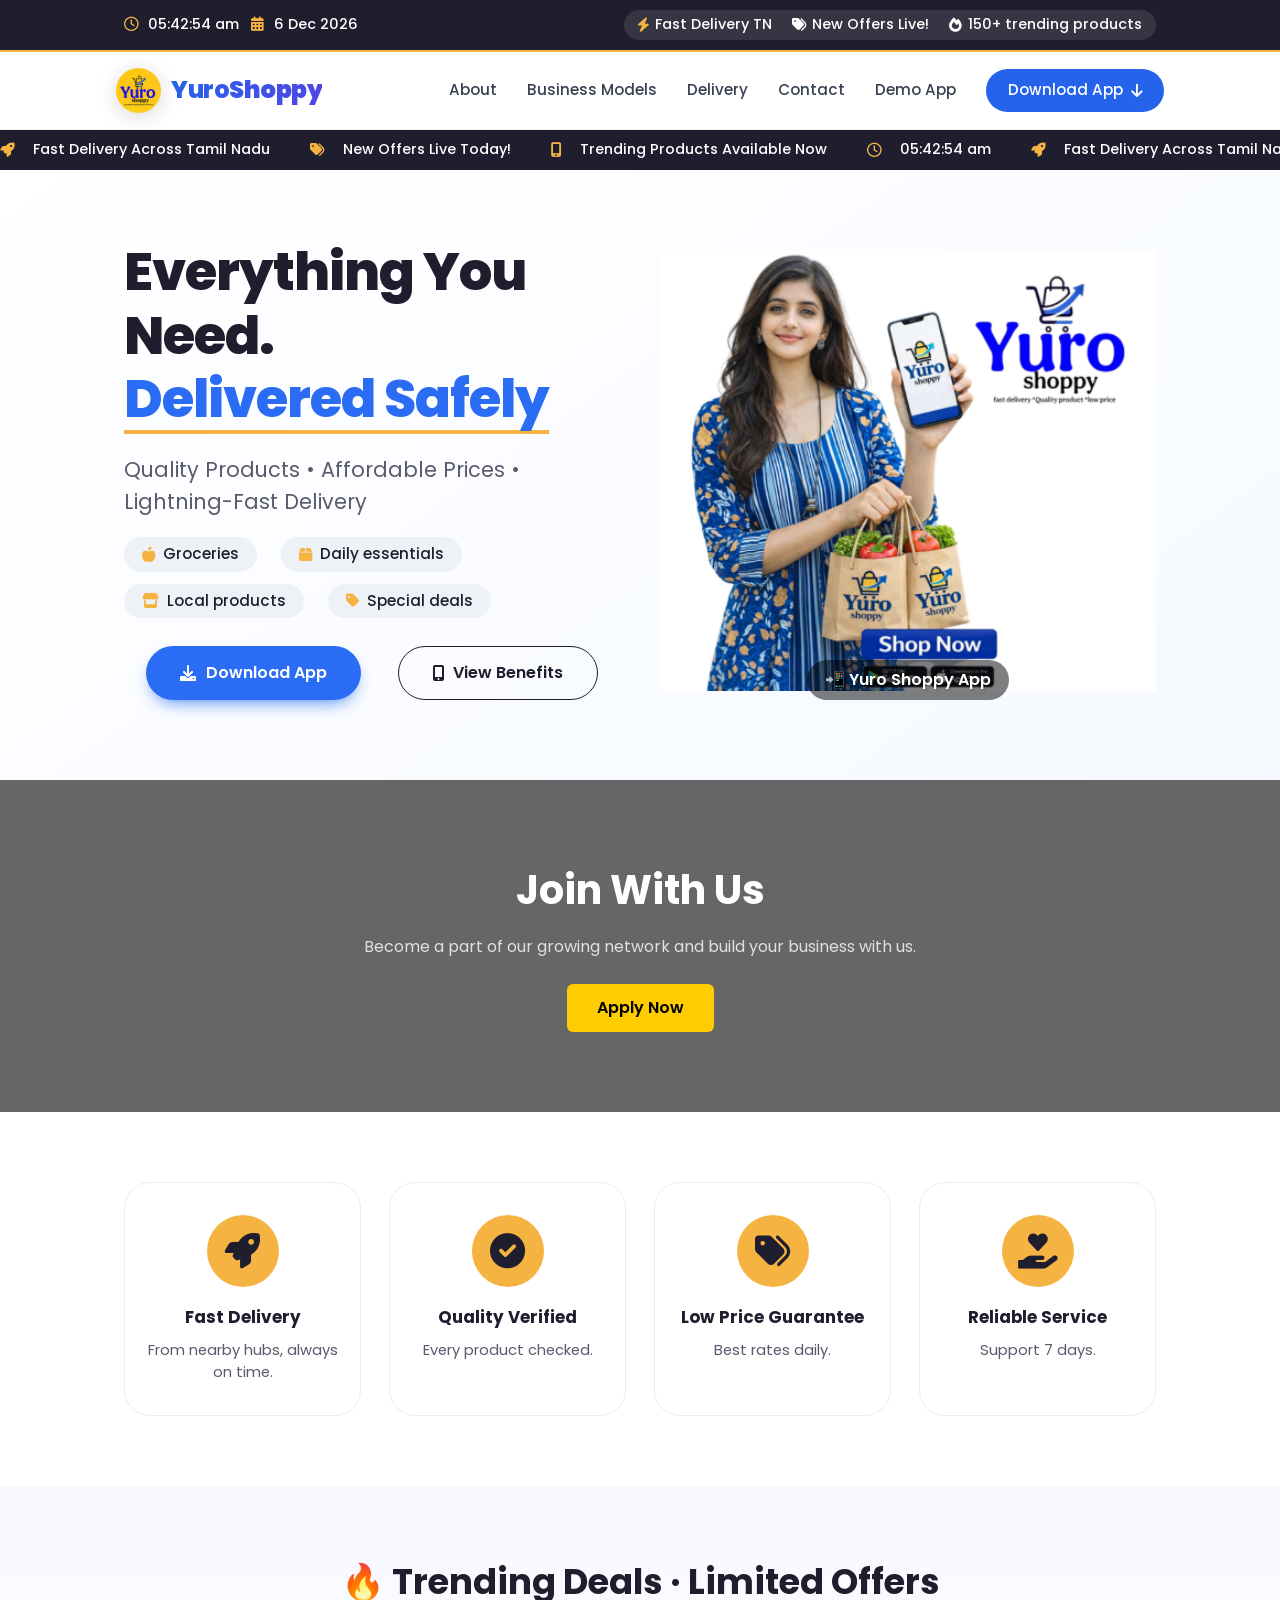
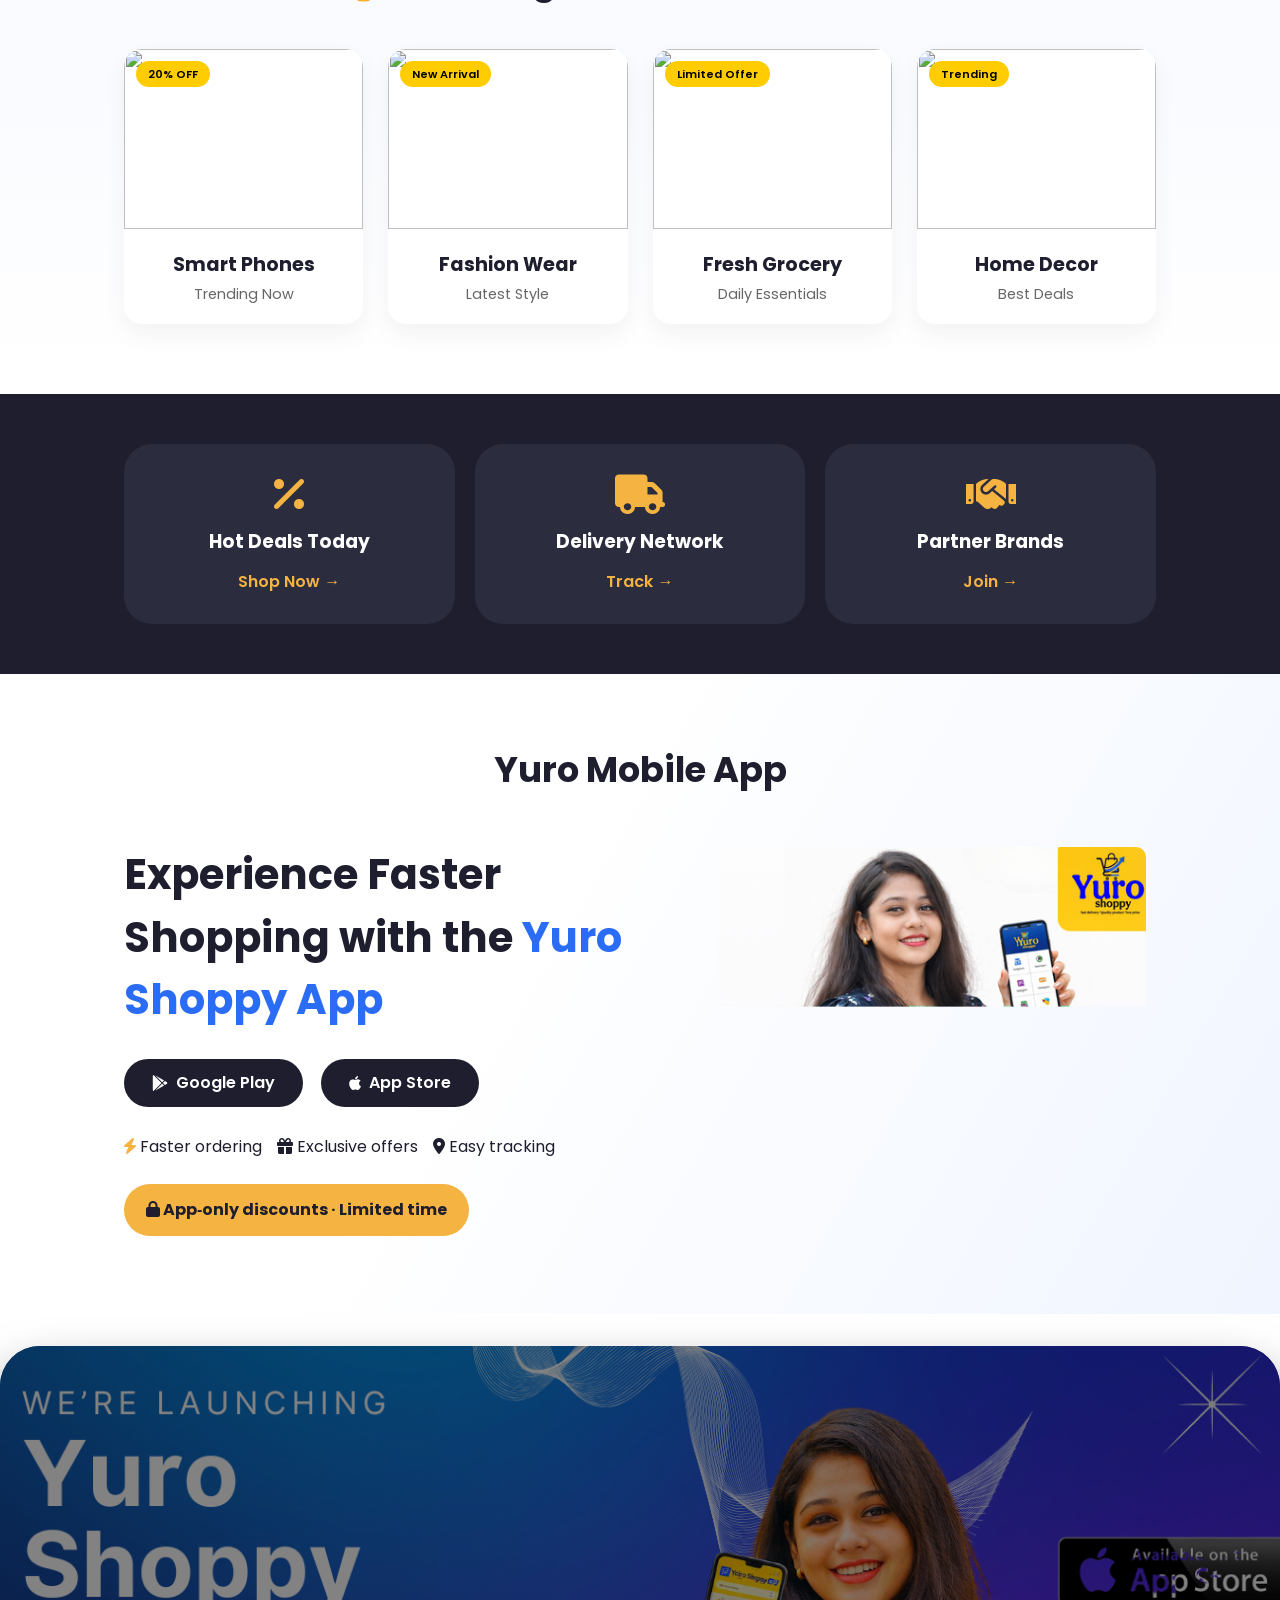
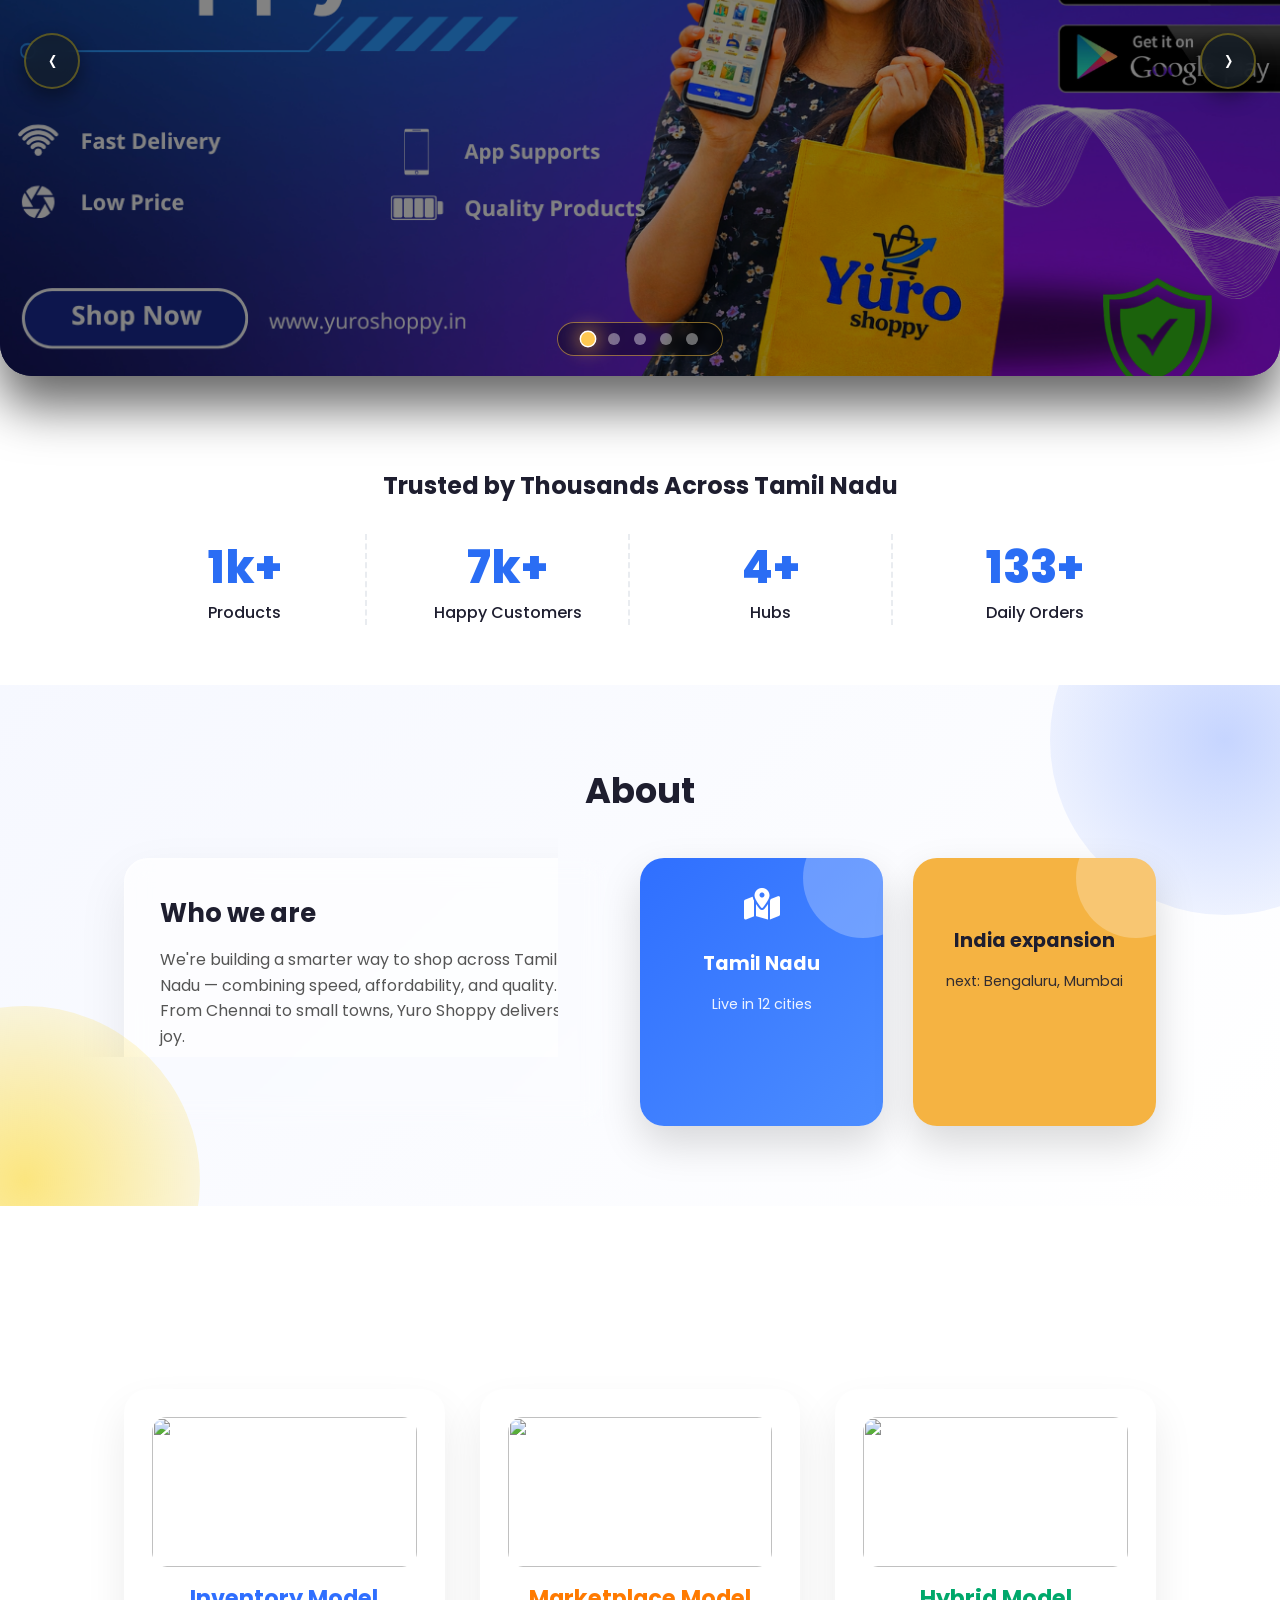
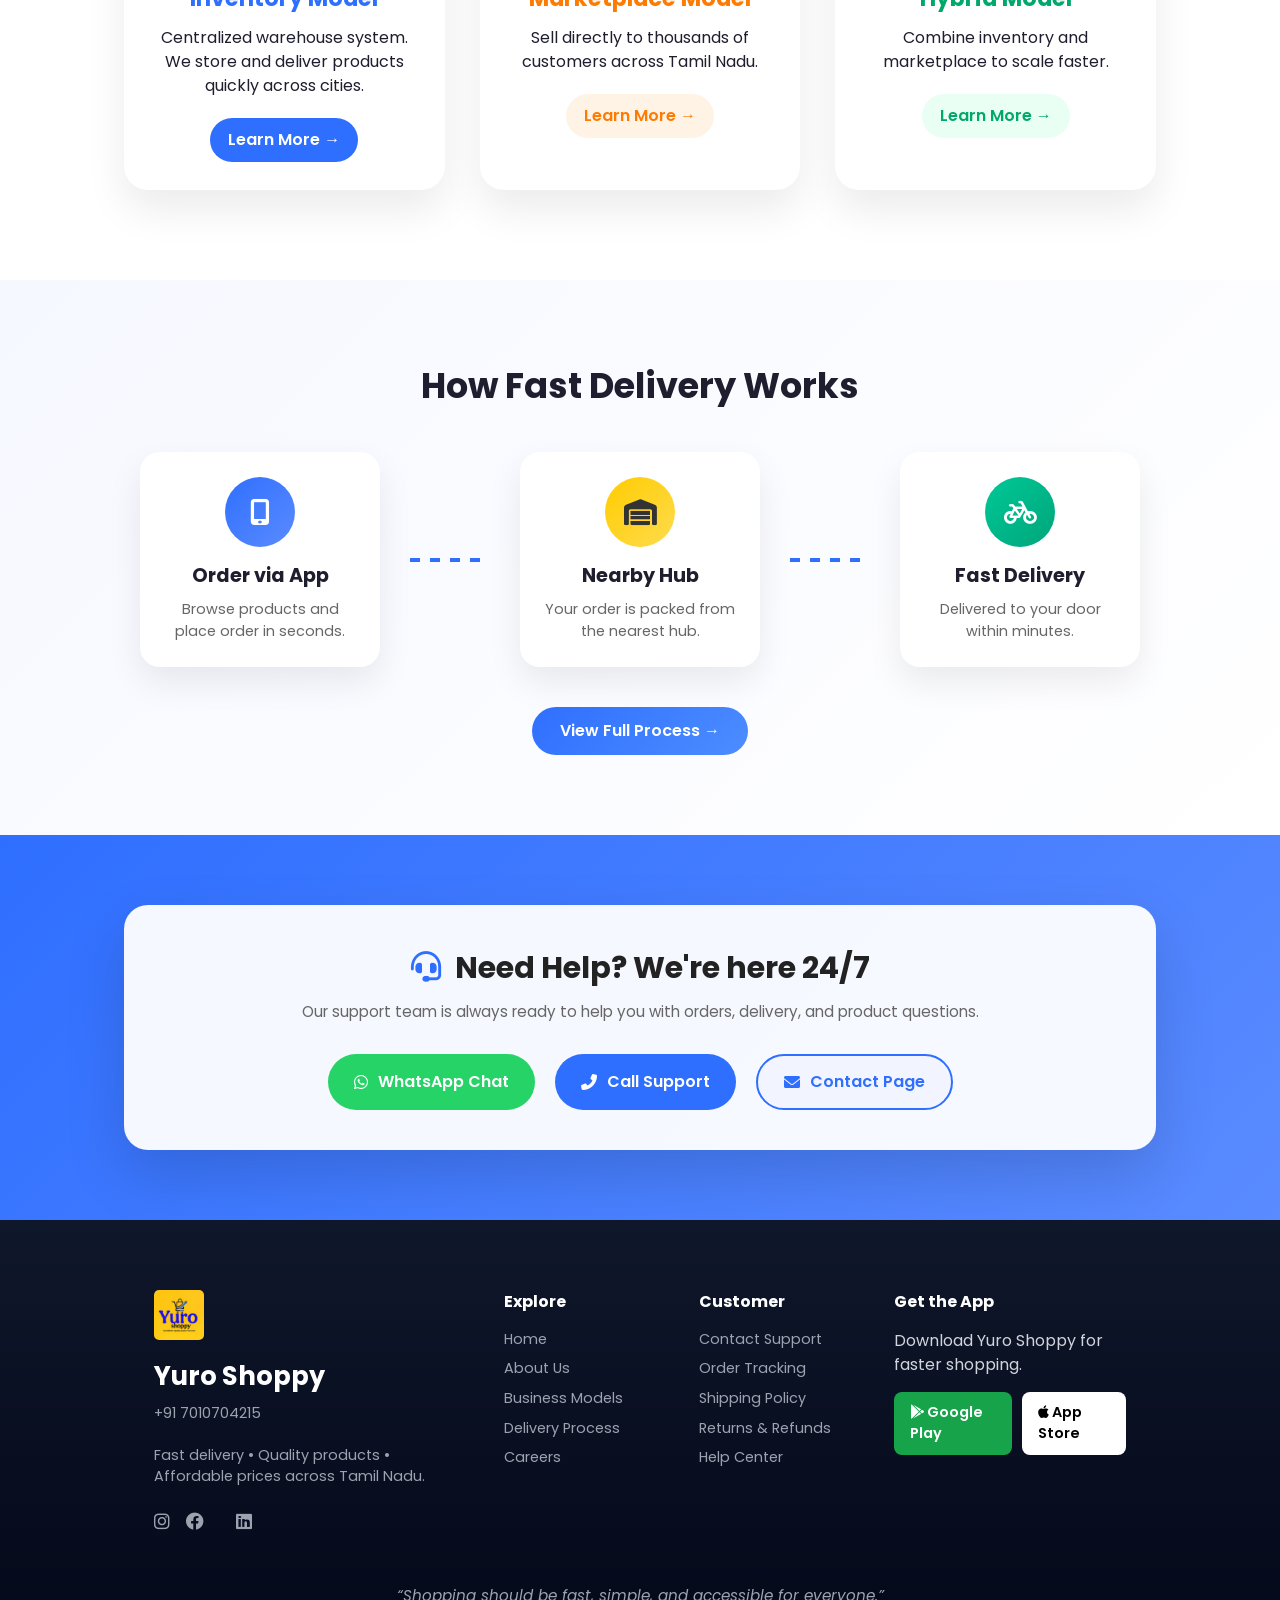
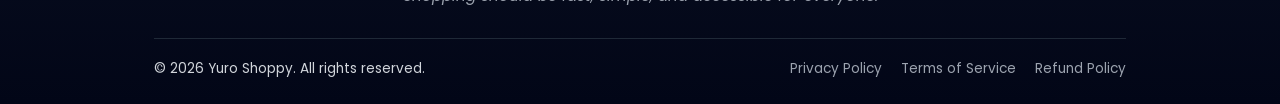
==== index.html @ e10e6f61 "final demo yuro" ====
<!DOCTYPE html>
<html lang="en">

<head>
    <meta charset="UTF-8">
    <meta name="viewport" content="width=device-width, initial-scale=1.0, maximum-scale=5.0, user-scalable=yes">
    <title>Yuro Shoppy | Fast delivery Tamil Nadu</title>
    <link rel="shortcut icon" href="gallery/ys_color_fav.png" type="image/x-icon">
    <!-- Font Awesome 6 (free) for icons & professional look -->
    <link rel="stylesheet" href="https://cdnjs.cloudflare.com/ajax/libs/font-awesome/6.0.0-beta3/css/all.min.css">
    <link rel="stylesheet" href="style.css">
    <link rel="preconnect" href="https://fonts.googleapis.com">
<link rel="preconnect" href="https://fonts.gstatic.com" crossorigin>
<link href="https://fonts.googleapis.com/css2?family=Poppins:ital,wght@0,100;0,200;0,300;0,400;0,500;0,600;0,700;0,800;0,900;1,100;1,200;1,300;1,400;1,500;1,600;1,700;1,800;1,900&display=swap" rel="stylesheet">

</head>

<body>
    <!-- TOP ANNOUNCEMENT (fixed-time + moving offers) -->
    <div class="ys-top-announce">
        <div class="ys-container ys-announce-flex">
            <div class="ys-live-time">
                <span><i class="far fa-clock"></i> <span id="ysLiveTime"></span></span>
                <span><i class="fas fa-calendar-alt"></i> <span id="ysLiveDate"></span></span>
            </div>
            <div class="ys-offer-marquee">
                <span><i class="fas fa-bolt" style="color: var(--ys-yellow);"></i> Fast Delivery TN</span>
                <span><i class="fas fa-tags"></i> New Offers Live!</span>
                <span><i class="fas fa-fire"></i> 150+ trending products</span>
            </div>
        </div>
    </div>

    <!-- STICKY HEADER -->
    <!-- <div class="ys-header-sticky">
        <div class="ys-container ys-header-wrapper">

            <div class="ys-logo-area">
                <span class="ys-logo ys-logo-yellow">Yuro</span>
                <span class="ys-logo ys-logo-blue">Shoppy</span>
            </div>

            <nav class="ys-nav-links">
                <a href="#">About</a>
                <a href="#">Business Models</a>
                <a href="#">Delivery</a>
                <a href="#">Contact</a>
                <a href="#">Demo App</a>
                <a href="#" class="ys-cta-btn">
                    <i class="fas fa-download"></i> Download App
                </a>
            </nav>

            <div class="ys-mobile-menu-icon">
                <i class="fas fa-bars"></i>
            </div>

        </div>

        ✅ Mobile Menu
        <div class="ys-mobile-menu">
            <a href="#">About</a>
            <a href="#">Business Models</a>
            <a href="#">Delivery</a>
            <a href="#">Contact</a>
            <a href="#">Demo App</a>
            <a href="#" class="ys-mobile-cta">
                <i class="fas fa-download"></i> Download App
            </a>
        </div>
    </div>   -->

    <header class="ys-header">

        <div class="ys-container ys-header-inner">

            <!-- Logo -->
            <div class="ys-brand">
                <img src="gallery/ys_color_fav.png" alt="YuroShoppy Logo">

                <h1 class="ys-brand-text">
                    Yuro<span>Shoppy</span>
                </h1>
            </div>

            <!-- Desktop Menu -->
            <nav class="ys-nav">
                <a href="about.html">About</a>
                <a href="partnership.html">Business Models</a>
                <a href="deliveryprocess.html">Delivery</a>
                <a href="#yscontact">Contact</a>
                <a href="#">Demo App</a>

                <a href="#" class="ys-btn-download">
                    Download App
                    <i class="fas fa-arrow-down"></i>
                </a>
            </nav>

            <!-- Mobile Menu Button -->
            <div class="ys-menu-toggle">
                <i class="fas fa-bars"></i>
            </div>

        </div>

        <!-- Mobile Menu -->
        <div class="ys-mobile-nav">
            <a href="about.html">About</a>
            <a href="partnership.html">Business Models</a>
            <a href="deliveryprocess.html">Delivery</a>
            <a href="index.html#yscontact">Contact</a>
            <a href="#">Demo App</a>

            <a href="#" class="ys-btn-mobile">
                Download App
                <i class="fas fa-arrow-down"></i>
            </a>
        </div>

    </header>

    <!-- ANNOUNCEMENT BAR (moving / dynamic) -->
    <div class="ys-announcement">
        <div class="ys-announcement-content">
            <!-- duplicated for seamless loop -->
            <span class="ys-announcement-item"><i class="fas fa-rocket"></i> Fast Delivery Across Tamil Nadu</span>
            <span class="ys-announcement-item"><i class="fas fa-tags"></i> New Offers Live Today!</span>
            <span class="ys-announcement-item"><i class="fas fa-mobile-alt"></i> Trending Products Available Now</span>
            <span class="ys-announcement-item ys-live-time"><i class="far fa-clock"></i> <span
                    id="ys-live-time"></span></span>
            <!-- duplicate for seamless loop -->
            <span class="ys-announcement-item"><i class="fas fa-rocket"></i> Fast Delivery Across Tamil Nadu</span>
            <span class="ys-announcement-item"><i class="fas fa-tags"></i> New Offers Live Today!</span>
            <span class="ys-announcement-item"><i class="fas fa-mobile-alt"></i> Trending Products Available Now</span>
            <span class="ys-announcement-item ys-live-time"><i class="far fa-clock"></i> <span
                    id="ys-live-time2"></span></span>
        </div>
    </div>

    <!-- HERO (critical: app focus) -->
    <section class="ys-hero">
        <div class="ys-container ys-hero-grid">
            <div class="ys-hero-left">
                <h1>
                    Everything You Need.<br>
                    <span class="ys-highlight">
                        Delivered <span id="ys-rotating-text">Fast</span>
                    </span>
                </h1>
                <p class="ys-hero-sub">Quality Products • Affordable Prices • Lightning-Fast Delivery</p>
                <div class="ys-support-tags">
                    <span><i class="fas fa-apple-alt"></i> Groceries</span>
                    <span><i class="fas fa-box"></i> Daily essentials</span>
                    <span><i class="fas fa-store"></i> Local products</span>
                    <span><i class="fas fa-tag"></i> Special deals</span>
                </div>
                <div class="ys-btn-group">
                    <a href="#" class="ys-btn-primary"><i class="fas fa-download"></i> Download App</a>
                    <a href="investor.html" class="ys-btn-outline"><i class="fas fa-mobile-alt"></i> View Benefits </a>
                </div>
            </div>
            <div class="ys-hero-right">
                <!-- app mockup visual placeholder -->
                <span style="background:rgba(0,0,0,0.5); padding:8px 18px; border-radius:60px;">📲 Yuro Shoppy
                    App</span>
            </div>
        </div>
    </section>


        <!-- Join With Us Section -->
        <section class="join-section">
            <div class="join-content">
                <h2>Join With Us</h2>
                <p>Become a part of our growing network and build your business with us.</p>
                <a href="investor.html" class="join-btn">Apply Now</a>
            </div>
        </section>

    <!-- BRAND VALUES -->
    <section class="ys-values">
        <div class="ys-container">
            <div class="ys-values-grid">
                <div class="ys-value-card"><i class="fas fa-rocket"></i>
                    <h3>Fast Delivery</h3>
                    <p>From nearby hubs, always on time.</p>
                </div>
                <div class="ys-value-card"><i class="fas fa-check-circle"></i>
                    <h3>Quality Verified</h3>
                    <p>Every product checked.</p>
                </div>
                <div class="ys-value-card"><i class="fas fa-tags"></i>
                    <h3>Low Price Guarantee</h3>
                    <p>Best rates daily.</p>
                </div>
                <div class="ys-value-card"><i class="fas fa-hand-holding-heart"></i>
                    <h3>Reliable Service</h3>
                    <p>Support 7 days.</p>
                </div>
            </div>
        </div>
    </section>

    <!-- TRENDING PRODUCTS PREVIEW -->
    <!-- <section class="ys-trending">
        <div class="ys-container">
            <h2 class="ys-section-title"><i class="fas fa-fire" style="color:var(--ys-yellow)"></i> Trending Now · Best
                Deals</h2>
            <div class="ys-trending-grid">
                <div class="ys-trend-item"><i class="fas fa-mobile-alt"></i>
                    <h4>Electronics</h4><span class="ys-badge">-20%</span>
                </div>
                <div class="ys-trend-item"><i class="fas fa-tshirt"></i>
                    <h4>Fashion</h4><span class="ys-badge">New</span>
                </div>
                <div class="ys-trend-item"><i class="fas fa-apple-alt"></i>
                    <h4>Fresh Grocery</h4><span class="ys-badge">Offer</span>
                </div>
                <div class="ys-trend-item"><i class="fas fa-couch"></i>
                    <h4>Home</h4><span class="ys-badge">Trending</span>
                </div>
            </div>
        </div>
    </section> -->

    <section class="ys-trending">
        <div class="ys-container">

            <h2 class="ys-section-title">
                🔥 Trending Deals · Limited Offers
            </h2>

            <div class="ys-trending-grid">

                <div class="ys-trend-card">
                    <span class="ys-badge">20% OFF</span>
                    <img src="https://images.unsplash.com/photo-1511707171634-5f897ff02aa9" alt="">
                    <h4>Smart Phones</h4>
                    <p>Trending Now</p>
                </div>

                <div class="ys-trend-card">
                    <span class="ys-badge">New Arrival</span>
                    <img src="https://images.unsplash.com/photo-1523381294911-8d3cead13475" alt="">
                    <h4>Fashion Wear</h4>
                    <p>Latest Style</p>
                </div>

                <div class="ys-trend-card">
                    <span class="ys-badge">Limited Offer</span>
                    <img src="https://images.unsplash.com/photo-1542838132-92c53300491e" alt="">
                    <h4>Fresh Grocery</h4>
                    <p>Daily Essentials</p>
                </div>

                <div class="ys-trend-card">
                    <span class="ys-badge">Trending</span>
                    <img src="https://images.unsplash.com/photo-1586023492125-27b2c045efd7" alt="">
                    <h4>Home Decor</h4>
                    <p>Best Deals</p>
                </div>

            </div>
        </div>
    </section>

    

    <!-- CAROUSEL HIGHLIGHT (themed) -->
    <section class="ys-carousel-highlight">
        <div class="ys-container">
            <div class="ys-carousel-grid">
                <div class="ys-slide-card"><i class="fas fa-percent"></i>
                    <h3>Hot Deals Today</h3><a href="#" class="ys-slide-cta">Shop Now →</a>
                </div>
                <div class="ys-slide-card"><i class="fas fa-truck"></i>
                    <h3>Delivery Network</h3><a href="deliveryprocess.html" class="ys-slide-cta">Track →</a>
                </div>
                <!-- <div class="ys-slide-card"><i class="fas fa-star"></i>
                    <h3>App Features</h3><a href="#" class="ys-slide-cta">Explore →</a>
                </div> -->
                <div class="ys-slide-card"><i class="fas fa-handshake"></i>
                    <h3>Partner Brands</h3><a href="investor.html" class="ys-slide-cta">Join →</a>
                </div>
            </div>
        </div>
    </section>

    <!-- APP PROMOTION (conversion) -->
    <section class="ys-app-promo">
        <h2 class="ys-section-title">Yuro Mobile App</h2>
        <div class="ys-container ys-app-flex">

            <div class="ys-app-left">
                <h2>Experience Faster Shopping with the <span style="color:var(--ys-blue)">Yuro Shoppy App</span></h2>
                <div class="ys-app-badges">
                    <a href="#" class="ys-store-btn"><i class="fab fa-google-play"></i> Google Play</a>
                    <a href="#" class="ys-store-btn"><i class="fab fa-apple"></i> App Store</a>
                </div>
                <div style="margin: 25px 0; display: flex; gap: 15px; flex-wrap: wrap;">
                    <span><i class="fas fa-bolt" style="color:var(--ys-yellow)"></i> Faster ordering</span>
                    <span><i class="fas fa-gift"></i> Exclusive offers</span>
                    <span><i class="fas fa-map-marker-alt"></i> Easy tracking</span>
                </div>
                <span class="ys-app-psycho"><i class="fas fa-lock"></i> App‑only discounts · Limited time</span>
            </div>
            <div style="text-align:center;" class="ys-app-right">
                <!-- 📱 app
                mockup -->
                <img src="gallery/home=img-1.png" alt="img1" class="app_promo_img">
            </div>
        </div>
    </section>

    <section class="ys-carousel-section" id="ysShoppyCarousel">
        <!-- main carousel block -->
        <div class="ys-carousel-container">
            <!-- slides wrapper (flex) -->
            <div class="ys-slides-wrapper" id="ysSlidesWrapper">
                <!-- slide 1 (unique data attribute) -->
                <div class="ys-slide-item" data-ys-index="0" id="ysSlide1">
                    <img src="gallery/ys_carousal_1.png" alt="yuro fashion 1" class="ys-slide-img" loading="lazy">
                    <div class="ys-text-overlay">
                        <h2 class="ys-animated-title">SUMMER VIBE</h2>
                        <p class="ys-animated-sub">Edition #1 · limitless comfort</p>
                    </div>
                </div>
                <!-- slide 2 -->
                <div class="ys-slide-item" data-ys-index="1" id="ysSlide2">
                    <img src="gallery/ys_carousal_1.png" alt="yuro streetwear" class="ys-slide-img" loading="lazy">
                    <div class="ys-text-overlay">
                        <h2 class="ys-animated-title">URBAN NOMAD</h2>
                        <p class="ys-animated-sub">minimal · raw · authentic</p>
                    </div>
                </div>
                <!-- slide 3 -->
                <div class="ys-slide-item" data-ys-index="2" id="ysSlide3">
                    <img src="gallery/ys_carousal_1.png" alt="yuro classic" class="ys-slide-img" loading="lazy">
                    <div class="ys-text-overlay">
                        <h2 class="ys-animated-title">TIMBER & TONES</h2>
                        <p class="ys-animated-sub">earthy palette for modern souls</p>
                    </div>
                </div>
                <!-- slide 4 -->
                <div class="ys-slide-item" data-ys-index="3" id="ysSlide4">
                    <img src="gallery/ys_carousal_1.png" alt="yuro travel" class="ys-slide-img" loading="lazy">
                    <div class="ys-text-overlay">
                        <h2 class="ys-animated-title">WANDERLUST</h2>
                        <p class="ys-animated-sub">carry stories, not luggage</p>
                    </div>
                </div>
                <!-- slide 5 -->
                <div class="ys-slide-item" data-ys-index="4" id="ysSlide5">
                    <img src="gallery/ys_carousal_1.png" alt="yuro tech" class="ys-slide-img" loading="lazy">
                    <div class="ys-text-overlay">
                        <h2 class="ys-animated-title">MONOCHROME FUTURE</h2>
                        <p class="ys-animated-sub">essentials redefined</p>
                    </div>
                </div>
            </div>

            <!-- left and right navigators (unique ids) -->
            <div class="ys-nav-btn ys-nav-left" id="ysNavLeft" aria-label="previous slide">‹</div>
            <div class="ys-nav-btn ys-nav-right" id="ysNavRight" aria-label="next slide">›</div>

            <!-- bottom dots + autoplay indicator (clickable dots) -->
            <div class="ys-autoplay-indicator" id="ysDotsContainer">
                <span class="ys-dot" data-ys-dot="0"></span>
                <span class="ys-dot" data-ys-dot="1"></span>
                <span class="ys-dot" data-ys-dot="2"></span>
                <span class="ys-dot" data-ys-dot="3"></span>
                <span class="ys-dot" data-ys-dot="4"></span>
            </div>
        </div>
    </section>

    <!-- STATS trust builder -->
    <section class="ys-stats">
        <div class="ys-container">
            <h2 style="text-align:center; margin-bottom:30px;">Trusted by Thousands Across Tamil Nadu</h2>
            <div class="ys-stats-grid">
                <div class="ys-stat-item">
                    <div class="ys-stat-num">10k+</div>
                    <div class="ys-stat-label">Products</div>
                </div>
                <div class="ys-stat-item">
                    <div class="ys-stat-num">50k+</div>
                    <div class="ys-stat-label">Happy Customers</div>
                </div>
                <div class="ys-stat-item">
                    <div class="ys-stat-num">30+</div>
                    <div class="ys-stat-label">Hubs</div>
                </div>
                <div class="ys-stat-item">
                    <div class="ys-stat-num">1000+</div>
                    <div class="ys-stat-label">Daily Orders</div>
                </div>
            </div>
        </div>
    </section>

    <!-- ABOUT section (simple, human, vision) -->
    <section class="ys-about">
        <h2 class="ys-section-title">About</h2>
        <div class="ys-container ys-about-grid">

            <div class="ys-mission">
                <!-- <i class="fas fa-rocket" style="color:var(--ys-blue);font-size:30px;"></i> -->
                <h3>Who we are</h3>
                <p style="margin:15px 0">
                    We're building a smarter way to shop across Tamil Nadu — combining speed,
                    affordability, and quality. From Chennai to small towns, Yuro Shoppy delivers joy.
                </p>
                <p><strong>Mission:</strong> 10 min delivery, 0 compromise.</p>
            </div>
            <div class="ys-expand-card">
                <i class="fas fa-map-marked-alt fa-2x"></i>
                <h4 style="margin:15px 0">Tamil Nadu</h4>
                <p>Live in 12 cities</p>
            </div>
            <div class="ys-expand-card" style="background: var(--ys-yellow); color:var(--ys-dark);">
                <i class="fas fa-flag-india fa-2x"></i>
                <h4 style="margin:15px 0">India expansion</h4>
                <p>next: Bengaluru, Mumbai</p>
            </div>
        </div>
    </section>

    <!-- BUSINESS MODELS -->
    <section class="ys-business">

        <div class="ys-business-overlay "></div>

        <h2 class="ys-section-title business-title">Work With Us</h2>

        <div class="ys-container">

            <div class="ys-business-cards">

                <!-- Inventory Model -->
                <div class="ys-biz-card ys-biz-inventory">

                    <img src="https://images.unsplash.com/photo-1586528116311-ad8dd3c8310d" class="ys-biz-img">

                    <h3 class="ys-biz-title inv-title">Inventory Model</h3>

                    <p>Centralized warehouse system. We store and deliver products quickly across cities.</p>

                    <a href="partnership.html#elig-inventory" class="ys-biz-btn inv-btn">Learn More →</a>

                </div>


                <!-- Marketplace Model -->
                <div class="ys-biz-card ys-biz-market">

                    <img src="https://images.unsplash.com/photo-1556745757-8d76bdb6984b" class="ys-biz-img">

                    <h3 class="ys-biz-title market-title">Marketplace Model</h3>

                    <p>Sell directly to thousands of customers across Tamil Nadu.</p>

                    <a href="partnership.html#elig-marketplace" class="ys-biz-btn market-btn">Learn More →</a>

                </div>


                <!-- Hybrid Model -->
                <div class="ys-biz-card ys-biz-hybrid">

                    <img src="https://images.unsplash.com/photo-1556742031-c6961e8560b0" class="ys-biz-img">

                    <h3 class="ys-biz-title hybrid-title">Hybrid Model</h3>

                    <p>Combine inventory and marketplace to scale faster.</p>

                    <a href="partnership.html#elig-hybrid" class="ys-biz-btn hybrid-btn">Learn More →</a>

                </div>

            </div>
        </div>
    </section>

    <!-- DELIVERY TEASER -->
    <!-- <section class="ys-delivery-teaser">
        <h2 class="ys-section-title">Delivery Tester</h2>
        <div class="ys-container">

            <div class="ys-steps">
                <div class="ys-step"><i class="fas fa-mobile-alt fa-2x" style="color:var(--ys-blue)"></i>
                    <span><strong>Order via App</strong></span>
                </div>
                <div class="ys-step"><i class="fas fa-map-pin fa-2x" style="color:var(--ys-yellow)"></i>
                    <span><strong>Nearby Hub</strong></span>
                </div>
                <div class="ys-step"><i class="fas fa-bicycle fa-2x" style="color:var(--ys-blue)"></i>
                    <span><strong>Fast Delivery</strong></span>
                </div>
                <a href="#" class="ys-btn-outline" style="padding:10px 24px;">View Process »</a>
            </div>
        </div>
    </section> -->


    <section class="ys-delivery">

        <h2 class="ys-section-title">How Fast Delivery Works</h2>

        <div class="ys-container">

            <div class="ys-delivery-flow">

                <div class="ys-step-card">
                    <div class="ys-step-icon order">
                        <i class="fas fa-mobile-alt"></i>
                    </div>
                    <h3>Order via App</h3>
                    <p>Browse products and place order in seconds.</p>
                </div>

                <div class="ys-flow-line"></div>

                <div class="ys-step-card">
                    <div class="ys-step-icon hub">
                        <i class="fas fa-warehouse"></i>
                    </div>
                    <h3>Nearby Hub</h3>
                    <p>Your order is packed from the nearest hub.</p>
                </div>

                <div class="ys-flow-line"></div>

                <div class="ys-step-card">
                    <div class="ys-step-icon delivery">
                        <i class="fas fa-bicycle"></i>
                    </div>
                    <h3>Fast Delivery</h3>
                    <p>Delivered to your door within minutes.</p>
                </div>

            </div>

            <div class="ys-delivery-btn-wrap">
                <a href="#" class="ys-delivery-btn">View Full Process →</a>
            </div>

        </div>
    </section>

    <!-- SUPPORT / CONTACT -->
    <section class="ys-support" id="yscontact">
        <div class="ys-container">
            <div class="ys-support-box">
                <h2 class="ys-support-title">
                    <i class="fas fa-headset"></i> Need Help? We're here 24/7
                </h2>
                <p class="ys-support-sub">
                    Our support team is always ready to help you with orders, delivery, and product questions.
                </p>
                <div class="ys-support-actions">
                    <a href="#" class="ys-support-btn wa">
                        <i class="fab fa-whatsapp"></i>
                        <span>WhatsApp Chat</span>
                    </a>

                    <a href="#" class="ys-support-btn call">
                        <i class="fas fa-phone-alt"></i>
                        <span>Call Support</span>
                    </a>

                    <a href="#" class="ys-support-btn contact">
                        <i class="fas fa-envelope"></i>
                        <span>Contact Page</span>
                    </a>

                </div>

            </div>

        </div>
    </section>

    <!-- FOOTER (professional) -->
    <footer class="ys-footer">

        <div class="ys-container">

            <div class="ys-footer-grid">

                <!-- BRAND -->
                <div class="ys-footer-brand">

                    <img src="gallery/ys_color_fav.png" alt="Yuro Shoppy" class="ys-footer-logo">

                    <h3 class="ys-brand-name">Yuro Shoppy</h3>
                    <p class="ys-footer-desc">
                        +91 7010704215
                    </p>
                    <p class="ys-footer-desc">
                        Fast delivery • Quality products • Affordable prices across Tamil Nadu.
                    </p>

                    <div class="ys-footer-social">
                        <a href="#"><i class="fab fa-instagram"></i></a>
                        <a href="#"><i class="fab fa-facebook"></i></a>
                        <a href="#"><i class="fab fa-x-twitter"></i></a>
                        <a href="#"><i class="fab fa-linkedin"></i></a>
                    </div>

                </div>


                <!-- NAVIGATION -->
                <div class="ys-footer-col">
                    <h4>Explore</h4>
                    <a href="index.html">Home</a>
                    <a href="about.html">About Us</a>
                    <a href="partnership.html">Business Models</a>
                    <a href="deliveryprocess.html">Delivery Process</a>
                    <a href="index.html#yscontact">Careers</a>
                </div>


                <!-- CUSTOMER -->
                <div class="ys-footer-col">
                    <h4>Customer</h4>
                    <a href="#">Contact Support</a>
                    <a href="#">Order Tracking</a>
                    <a href="#">Shipping Policy</a>
                    <a href="#">Returns & Refunds</a>
                    <a href="#">Help Center</a>
                </div>


                <!-- APP DOWNLOAD -->
                <div class="ys-footer-col ys-app-section">

                    <h4>Get the App</h4>

                    <p>Download Yuro Shoppy for faster shopping.</p>

                    <div class="ys-app-buttons">

                        <a href="#" class="ys-playstore">
                            <i class="fab fa-google-play"></i>
                            <span>Google Play</span>
                        </a>

                        <a href="#" class="ys-appstore">
                            <i class="fab fa-apple"></i>
                            <span>App Store</span>
                        </a>

                    </div>

                </div>

            </div>


            <!-- QUOTE -->

            <div class="ys-footer-quote">
                “Shopping should be fast, simple, and accessible for everyone.”
            </div>


            <!-- BOTTOM -->

            <div class="ys-footer-bottom">

                <span>© 2026 Yuro Shoppy. All rights reserved.</span>

                <div class="ys-footer-links">
                    <a href="#">Privacy Policy</a>
                    <a href="#">Terms of Service</a>
                    <a href="#">Refund Policy</a>
                </div>

            </div>

        </div>

    </footer>

    <!-- tiny script for live time -->
    <script>
        function updateLiveTime() {
            const now = new Date();
            document.getElementById('ysLiveTime').innerText = now.toLocaleTimeString('en-IN', { hour: '2-digit', minute: '2-digit', second: '2-digit' });
            document.getElementById('ysLiveDate').innerText = now.toLocaleDateString('en-IN', { day: 'numeric', month: 'short', year: 'numeric' });
        }
        updateLiveTime();
        setInterval(updateLiveTime, 1000);
    </script>

    <script>
        function updateLiveTime_move() {
            const now = new Date();
            const timeStr = now.toLocaleTimeString('en-IN', { hour: '2-digit', minute: '2-digit', second: '2-digit', hour12: true });
            document.getElementById('ys-live-time') && (document.getElementById('ys-live-time').innerText = timeStr);
            document.getElementById('ys-live-time2') && (document.getElementById('ys-live-time2').innerText = timeStr);
        }
        updateLiveTime_move();
        setInterval(updateLiveTime_move, 1000);
    </script>
    <script>
        const ysWords = [
            "Fast",
            "Quickly",
            "On Time",
            "Securely",
            "Safely",
            "Instantly"
        ];

        const ysText = document.getElementById("ys-rotating-text");

        function rotateText() {
            ysText.classList.add("ys-text-hide");

            setTimeout(() => {
                const randomWord = ysWords[Math.floor(Math.random() * ysWords.length)];
                ysText.textContent = randomWord;

                ysText.classList.remove("ys-text-hide");
                ysText.classList.add("ys-text-show");

                setTimeout(() => {
                    ysText.classList.remove("ys-text-show");
                }, 400);

            }, 400);
        }

        setInterval(rotateText, 2000); // Change every 2.5 seconds
    </script>

    <script>
        function animateStats() {
            const stats = document.querySelectorAll(".ys-stat-num");

            stats.forEach(stat => {

                const text = stat.textContent.trim();

                // Extract number + suffix
                const number = parseFloat(text.replace(/[^\d.]/g, ""));
                const suffix = text.replace(/[\d.]/g, "");

                let current = 0;
                const duration = 6000; // animation time (ms)
                const steps = 60;
                const increment = number / steps;
                const stepTime = duration / steps;

                const counter = setInterval(() => {
                    current += increment;

                    if (current >= number) {
                        current = number;
                        clearInterval(counter);
                    }

                    stat.textContent = Math.floor(current) + suffix;

                }, stepTime);
            });
        }

        /* Trigger only when stats section is visible */
        const statsSection = document.querySelector(".ys-stats");

        const statsObserver = new IntersectionObserver((entries) => {
            entries.forEach(entry => {
                if (entry.isIntersecting) {
                    animateStats();
                    statsObserver.disconnect(); // run once only
                }
            });
        }, { threshold: 0.3 });

        statsObserver.observe(statsSection);
    </script>

    <script>
        (function () {
            "use strict";

            // ----- unique elements with ys prefix -----
            const ysWrapper = document.getElementById('ysSlidesWrapper');
            const ysSlides = document.querySelectorAll('.ys-slide-item');
            const ysPrev = document.getElementById('ysNavLeft');
            const ysNext = document.getElementById('ysNavRight');
            const ysDots = document.querySelectorAll('.ys-dot');
            const ysCarouselSection = document.querySelector('.ys-carousel-section');

            if (!ysWrapper || !ysSlides.length) return;

            let currentIndex = 0;
            const totalSlides = ysSlides.length;  // 5
            let autoPlayInterval = null;
            let isPaused = false;          // manual navigation resets auto, but we keep running
            const autoPlayDelay = 4000;      // 4 seconds

            // ----- helper: update slide position + active classes -----
            function updateCarousel(index) {
                // loop bounds
                if (index < 0) index = totalSlides - 1;
                if (index >= totalSlides) index = 0;
                currentIndex = index;

                // shift wrapper
                ysWrapper.style.transform = `translateX(-${currentIndex * 100}%)`;

                // update active class on slides (for optional zoom)
                ysSlides.forEach((slide, i) => {
                    if (i === currentIndex) {
                        slide.classList.add('ys-active');
                    } else {
                        slide.classList.remove('ys-active');
                    }
                });

                // update dots
                ysDots.forEach((dot, i) => {
                    if (i === currentIndex) {
                        dot.classList.add('ys-active-dot');
                    } else {
                        dot.classList.remove('ys-active-dot');
                    }
                });

                // small reset animation trick: re-trigger text animation by toggling class?
                // The texts use independent animation delay. When slide becomes active,
                // the animation plays because of CSS. However if we quickly switch, we may need to
                // force reflow to restart animation. For smoother perceived effect,
                // we remove and re-add overlay? but it's fine with transition.
                // (optional: little forced re-anim)
                const activeSlide = ysSlides[currentIndex];
                const overlays = activeSlide.querySelectorAll('.ys-animated-title, .ys-animated-sub');
                overlays.forEach(el => {
                    el.style.animation = 'none';
                    el.offsetHeight; // reflow
                    el.style.animation = null; // returns to CSS
                });
            }

            // ----- next / prev methods -----
            function goToNext() {
                updateCarousel(currentIndex + 1);
                resetAutoPlay();    // restart timer after manual interaction
            }

            function goToPrev() {
                updateCarousel(currentIndex - 1);
                resetAutoPlay();
            }

            // ----- autoplay start -----
            function startAutoPlay() {
                if (autoPlayInterval) clearInterval(autoPlayInterval);
                autoPlayInterval = setInterval(() => {
                    if (!isPaused) {
                        goToNext();
                    }
                }, autoPlayDelay);
            }

            function resetAutoPlay() {
                // restart interval on manual nav
                if (autoPlayInterval) {
                    clearInterval(autoPlayInterval);
                }
                startAutoPlay();
            }

            // pause on hover (nice ux)
            ysCarouselSection.addEventListener('mouseenter', () => {
                isPaused = true;
                ysCarouselSection.classList.add('paused');
            });
            ysCarouselSection.addEventListener('mouseleave', () => {
                isPaused = false;
                ysCarouselSection.classList.remove('paused');
            });

            // ----- event listeners for nav -----
            ysNext.addEventListener('click', (e) => {
                e.stopPropagation();
                goToNext();
            });

            ysPrev.addEventListener('click', (e) => {
                e.stopPropagation();
                goToPrev();
            });

            // dots click
            ysDots.forEach((dot, idx) => {
                dot.addEventListener('click', (e) => {
                    e.stopPropagation();
                    if (idx !== currentIndex) {
                        updateCarousel(idx);
                        resetAutoPlay();
                    }
                });
            });

            // optional keyboard left/right (for accessibility)
            window.addEventListener('keydown', (e) => {
                if (e.key === 'ArrowLeft') {
                    goToPrev();
                } else if (e.key === 'ArrowRight') {
                    goToNext();
                }
            });

            // initial active state and autoplay
            updateCarousel(0);
            startAutoPlay();

            // ensure smooth resize does not break (wrapper width already % based)
            // also if needed, reset any conflict
            window.addEventListener('resize', () => {
                // just reassert position (transform based on index*100% remains correct)
                // but to be super safe we recall update (no side effect)
                updateCarousel(currentIndex);
            });

            // small extra: swipe simulation on mobile? not necessary but we keep it clean.
            // (optional) touch handling could be added, but left out for brevity.
        })();
    </script>

    <!-- <script>
        const menuIcon = document.querySelector(".ys-mobile-menu-icon");
        const mobileMenu = document.querySelector(".ys-mobile-menu");
        const icon = menuIcon.querySelector("i");

        menuIcon.addEventListener("click", () => {
            mobileMenu.classList.toggle("active");

            /* Animate icon */
            if (mobileMenu.classList.contains("active")) {
                icon.classList.remove("fa-bars");
                icon.classList.add("fa-times");
            } else {
                icon.classList.remove("fa-times");
                icon.classList.add("fa-bars");
            }
        });
    </script> -->

    <script>
        const toggle = document.querySelector(".ys-menu-toggle");
        const mobileNav = document.querySelector(".ys-mobile-nav");

        toggle.addEventListener("click", () => {
            mobileNav.classList.toggle("active");
        });
    </script>

</body>

</html>
---- style.css ----
* {
    margin: 0;
    padding: 0;
    box-sizing: border-box;
    font-family: "Poppins", sans-serif;
}

body {
    background: #ffffff;
    color: #1e1e2f;
    line-height: 1.5;
    scroll-behavior: smooth;
}

/* Yuro Shoppy color tokens: yellow (#f5b342), blue (#2a6df4), dark (#1e1e2f) */
:root {
    --ys-yellow: #f5b342;
    --ys-blue: #2a6df4;
    --ys-dark: #1e1e2f;
    --ys-light-bg: #f8fafd;
    --ys-gray: #5a5a6e;
    --ys-border: #e9ecf0;
}

/* utility */
.ys-container {
    max-width: 1280px;
    margin: 0 100px;
    padding: 0 24px;
}

/* ----- announcement bar + sticky header combo (time fixed at top) ----- */
.ys-top-announce {
    background: var(--ys-dark);
    color: #fff;
    padding: 10px 0;
    font-size: 0.9rem;
    font-weight: 500;
    border-bottom: 2px solid var(--ys-yellow);
}

.ys-announce-flex {
    display: flex;
    justify-content: space-between;
    align-items: center;
    flex-wrap: wrap;
    gap: 8px 20px;
}

.ys-live-time {
    display: flex;
    align-items: center;
    gap: 12px;
}

.ys-live-time i {
    color: var(--ys-yellow);
    margin-right: 6px;
}

.ys-offer-marquee {
    background: rgba(255, 255, 255, 0.1);
    padding: 4px 14px;
    border-radius: 40px;
    display: flex;
    align-items: center;
    gap: 20px;
}

.ys-offer-marquee span {
    display: inline-flex;
    align-items: center;
    gap: 6px;
    white-space: nowrap;
}


/* announcement bar */
.ys-announcement {
    background: var(--ys-dark);
    color: white;
    padding: 0.6rem 0;
    font-size: 0.9rem;
    font-weight: 500;
    overflow: hidden;
    white-space: nowrap;
}

.ys-announcement-content {
    display: flex;
    gap: 2.5rem;
    animation: ysTicker 20s linear infinite;
    width: max-content;
}

.ys-announcement-item {
    display: flex;
    gap: 0.8rem;
    align-items: center;
}

.ys-announcement-item i {
    color: var(--ys-yellow);
    margin-right: 6px;
}

@keyframes ysTicker {
    0% {
        transform: translateX(0%);
    }

    100% {
        transform: translateX(-50%);
    }
}

/* sticky header */
/* .ys-header-sticky {
    position: sticky;
    top: 0;
    z-index: 1000;
    background: white;
    box-shadow: 0 4px 20px rgba(0, 0, 0, 0.02), 0 2px 6px rgba(0, 0, 0, 0.05);
    border-bottom: 1px solid var(--ys-border);
}

.ys-header-wrapper {
    display: flex;
    justify-content: space-between;
    align-items: center;
    padding: 14px 0;
    gap: 20px;
}

.ys-logo-area {
    display: flex;
    align-items: center;
    gap: 6px;
}

.ys-logo {
    font-size: 1.9rem;
    font-weight: 800;
    letter-spacing: -0.5px;
    line-height: 1;
}

.ys-logo-yellow {
    color: var(--ys-yellow);
    background: var(--ys-dark);
    padding: 4px 8px;
    border-radius: 12px 4px 12px 4px;
}

.ys-logo-blue {
    color: white;
    background: var(--ys-blue);
    padding: 4px 8px;
    border-radius: 4px 12px 4px 12px;
    margin-left: -4px;
}

.ys-nav-links {
    display: flex;
    align-items: center;
    gap: 28px;
}

.ys-nav-links a {
    text-decoration: none;
    color: var(--ys-dark);
    font-weight: 500;
    font-size: 0.95rem;
    transition: 0.2s;
}

.ys-nav-links a:hover {
    color: var(--ys-blue);
}

.ys-cta-btn {
    background: var(--ys-blue);
    color: white !important;
    padding: 10px 22px;
    border-radius: 40px;
    font-weight: 600;
    display: inline-flex;
    align-items: center;
    gap: 8px;
    transition: all 0.2s;
    box-shadow: 0 8px 14px -8px rgba(42, 109, 244, 0.4);
}

.ys-cta-btn:hover {
    background: #1a55d0;
    transform: scale(1.02);
} 

.ys-cta-btn i {
    font-size: 1rem;
}

.ys-mobile-menu-icon {
    display: none;
    font-size: 1.8rem;
    color: var(--ys-dark);
}

Mobile Menu Container
.ys-mobile-menu {
    max-height: 0;
    overflow: hidden;
    background: white;
    display: flex;
    flex-direction: column;
    transition: max-height 0.35s ease, opacity 0.25s ease;
    opacity: 0;
    border-bottom: 1px solid var(--ys-border);
}

Active State
.ys-mobile-menu.active {
    max-height: 450px;
    opacity: 1;
}

Mobile Links
.ys-mobile-menu a {
    padding: 14px 20px;
    text-decoration: none;
    color: var(--ys-dark);
    font-weight: 500;
    border-top: 1px solid var(--ys-border);
    transition: 0.2s;
}

.ys-mobile-menu a:hover {
    background: var(--ys-light);
    color: var(--ys-blue);
}

Mobile CTA
.ys-mobile-cta {
    background: var(--ys-blue);
    color: white !important;
    margin: 14px 20px;
    border-radius: 30px;
    text-align: center;
    font-weight: 600;
}

Responsive Behaviour
@media (max-width: 900px) {

    .ys-nav-links {
        display: none;
    }

    .ys-mobile-menu-icon {
        display: block;
        cursor: pointer;
        transition: 0.3s;
    }

    .ys-mobile-menu-icon:hover {
        transform: scale(1.05);
        color: var(--ys-blue);
    }

    .ys-header-wrapper {
        padding: 12px 0;
    }
} */

/* HEADER */
.ys-header {
    position: sticky;
    top: 0;
    z-index: 1000;

    backdrop-filter: blur(14px);
    background: rgba(255, 255, 255, 0.75);

    border-bottom: 1px solid rgba(0, 0, 0, 0.05);
}

/* inner */
.ys-header-inner {
    display: flex;
    justify-content: space-between;
    align-items: center;
    padding: 16px;
}

/* brand */
/* BRAND AREA */
.ys-brand {
    display: flex;
    align-items: center;
    gap: 10px;
}

/* logo */
.ys-brand img {
    /* width: 38px; */
    width: 45px;
    filter: drop-shadow(0 4px 10px rgba(0, 0, 0, 0.15));
    border-radius: 50%;

    /* transition:0.3s; */
}

/* brand text */
.ys-brand-text {
    font-size: 1.5rem;
    font-weight: 800;
    letter-spacing: -0.5px;
    position: relative;
    background: linear-gradient(90deg, #2563eb, #4f46e5, #2563eb);
    background-size: 200% auto;
    background-clip: text;
    -webkit-text-fill-color: transparent;
    /* animation:ysBrandGradient 4s linear infinite; */
}

/* highlight second word */
.ys-brand-text span {
    font-weight: 900;
}



/* subtle glow */
.ys-brand-text::after {
    content: "";
    position: absolute;
    inset: 0;
    filter: blur(12px);
    opacity: 0.2;
}

/* nav */
.ys-nav {
    display: flex;
    align-items: center;
    gap: 30px;
}

/* links */
.ys-nav a {
    position: relative;
    text-decoration: none;
    color: #374151;
    font-weight: 500;
    font-size: 0.95rem;
}

/* hover underline animation */
.ys-nav a::after {
    content: '';
    position: absolute;
    left: 0;
    bottom: -6px;
    width: 0%;
    height: 2px;
    background: #2563eb;
    transition: 0.3s;
}

.ys-nav a:hover {
    color: #2563eb;
}

.ys-nav a:hover::after {
    width: 100%;
}

/* CTA BUTTON */
.ys-btn-download {
    background: #2563eb;
    color: white !important;
    padding: 10px 22px;
    border-radius: 40px;
    display: flex;
    align-items: center;
    gap: 8px;
    font-weight: 600;
}

/* arrow animation */
.ys-btn-download i {
    animation: ysArrow 1.4s infinite;
}

@keyframes ysArrow {

    0% {
        transform: translateY(0)
    }

    50% {
        transform: translateY(4px)
    }

    100% {
        transform: translateY(0)
    }

}

/* hover */
.ys-btn-download:hover {
    background: #1e40af;
}

/* mobile toggle */
.ys-menu-toggle {
    display: none;
    font-size: 1.6rem;
    cursor: pointer;
}

/* mobile nav */
.ys-mobile-nav {
    max-height: 0;
    overflow: hidden;
    display: flex;
    flex-direction: column;
    background: white;
    transition: 0.35s;
}

.ys-mobile-nav a {
    padding: 14px 20px;
    border-top: 1px solid #eee;
    text-decoration: none;
    color: #333;
}

/* mobile CTA */
.ys-btn-mobile {
    background: #2563eb;
    color: white !important;
    text-align: center;
    margin: 16px;
    border-radius: 30px;
}

/* active */
.ys-mobile-nav.active {
    max-height: 400px;
}

/* responsive */
@media(max-width:900px) {

    .ys-nav {
        display: none;
    }

    .ys-menu-toggle {
        display: block;
    }

}
/* Join Section */
.join-section {
    background: linear-gradient(rgba(0,0,0,0.6), rgba(0,0,0,0.6)),
                url('https://www.cambridge.edu.in/wp-content/uploads/2020/12/work-with-us.jpg') no-repeat center center/cover;
    padding: 80px 20px;
    text-align: center;
    color: #ffffff;
}

.join-content h2 {
    font-size: 2.5rem;
    margin-bottom: 15px;
}

.join-content p {
    font-size: 1rem;
    margin-bottom: 25px;
    color: #e0e0e0;
}

.join-btn {
    display: inline-block;
    padding: 12px 30px;
    background-color: #ffcc00;
    color: #000;
    text-decoration: none;
    font-weight: 600;
    border-radius: 6px;
    transition: 0.3s ease;
}

.join-btn:hover {
    background-color: #ffaa00;
    transform: translateY(-3px);
}



/* HERO SECTION */
.ys-hero {
    padding: 50px 0 60px;
    background: linear-gradient(145deg, #ffffff 0%, #f5f9ff 100%);
}

.ys-hero-grid {
    display: grid;
    grid-template-columns: 1fr 1fr;
    gap: 40px;
    align-items: center;
}

.ys-hero-left h1 {
    font-size: 3.3rem;
    font-weight: 800;
    line-height: 1.2;
    letter-spacing: -1px;
    color: var(--ys-dark);
}

.ys-hero-left .ys-highlight {
    color: var(--ys-blue);
    border-bottom: 4px solid var(--ys-yellow);
    display: inline-block;
}

.ys-hero-sub {
    font-size: 1.3rem;
    color: var(--ys-gray);
    margin: 20px 0 16px;
    font-weight: 400;
}

.ys-support-tags {
    display: flex;
    flex-wrap: wrap;
    gap: 12px 24px;
    margin: 20px 0 28px;
}

.ys-support-tags span {
    background: #eef2f7;
    padding: 6px 18px;
    border-radius: 30px;
    font-size: 0.95rem;
    font-weight: 500;
    color: var(--ys-dark);
    display: flex;
    align-items: center;
    gap: 8px;
}

.ys-support-tags i {
    color: var(--ys-yellow);
}

.ys-btn-group {
    display: flex;
    gap: 16px;
    flex-wrap: wrap;
    justify-content: space-evenly;
}

.ys-btn-primary {
    background: var(--ys-blue);
    color: white;
    border: none;
    padding: 14px 34px;
    border-radius: 60px;
    font-weight: 600;
    font-size: 1rem;
    display: inline-flex;
    align-items: center;
    gap: 10px;
    text-decoration: none;
    box-shadow: 0 8px 18px -8px var(--ys-blue);
}

.ys-btn-outline {
    background: transparent;
    border: 1.5px solid var(--ys-dark);
    color: var(--ys-dark);
    padding: 14px 34px;
    border-radius: 60px;
    font-weight: 600;
    display: inline-flex;
    align-items: center;
    gap: 8px;
    text-decoration: none;
    transition: 0.2s;
}

.ys-btn-outline:hover {
    background: var(--ys-dark);
    color: white;
    border-color: var(--ys-dark);
}

.ys-hero-right {
    background: url('gallery/home-img.png') no-repeat center;
    /* background-size: cover; */
    background-size: contain;
    min-height: 500px;
    border-radius: 30px;
    /* box-shadow: 20px 20px 40px rgba(0, 0, 0, 0.05); */
    display: flex;
    align-items: flex-end;
    justify-content: center;
    padding: 20px;
    color: white;
    font-weight: 600;
    text-shadow: 2px 2px 0 rgba(0, 0, 0, 0.1);
}



/* unique section wrapper – ys (yuro-shoppy) prefix */
.ys-carousel-section {
    position: relative;
    width: 100%;
    max-width: 1400px;
    margin: 2rem auto;
    background: #0b0f16;
    /* dark premium backdrop */
    border-radius: 2.5rem 2.5rem 2rem 2rem;
    overflow: hidden;
    box-shadow: 0 30px 50px rgba(0, 0, 0, 0.6);
    padding: 0;
    /* inner spacing handled by carousel */
}

/* main carousel container */
.ys-carousel-container {
    position: relative;
    width: 100%;
    height: clamp(400px, 70vh, 700px);
    /* responsive height */
    overflow: hidden;
}

/* slides wrapper – flex row, horizontal */
.ys-slides-wrapper {
    display: flex;
    width: 100%;
    height: 100%;
    transition: transform 0.7s cubic-bezier(0.25, 0.1, 0.15, 1);
    will-change: transform;
}

/* individual slide */
.ys-slide-item {
    position: relative;
    flex: 0 0 100%;
    width: 100%;
    height: 100%;
    overflow: hidden;
}

/* image inside slide */
.ys-slide-img {
    width: 100%;
    height: 100%;
    object-fit: cover;
    display: block;
    filter: brightness(0.75) saturate(1.2);
    transition: filter 0.5s, transform 8s linear;
}

/* subtle zoom effect while active (optional) */
.ys-slide-item .ys-slide-img {
    transform: scale(1);
}

.ys-slide-item.ys-active .ys-slide-img {
    transform: scale(1.08);
    filter: brightness(0.85) saturate(1.4);
}

/* ---------- ANIMATED TEXT OVERLAY (unique per slide) ---------- */
.ys-text-overlay {
    position: absolute;
    inset: 0;
    display: flex;
    flex-direction: column;
    justify-content: center;
    align-items: center;
    text-align: center;
    background: rgba(0, 0, 0, 0.40);
    backdrop-filter: blur(0.5px);
    padding: 1.5rem;
    color: white;
    text-shadow: 0 4px 20px rgba(0, 0, 0, 0.1);
    pointer-events: none;
    /* allow clicks to pass to nav arrows */
}

/* each text block comes with its own animation (slide + fade) */
.ys-animated-title {
    font-size: clamp(2rem, 10vw, 4.8rem);
    font-weight: 800;
    letter-spacing: -0.02em;
    text-transform: uppercase;
    margin-bottom: 0.5rem;
    opacity: 1 !important;
    transform: translateY(40px);
    animation: ysFloatIn 0.8s ease-out forwards;
    animation-delay: 0.2s;
    background: linear-gradient(130deg, #ffffff, #ffffff);
    -webkit-background-clip: text;
    -webkit-text-fill-color: transparent;
    background-clip: text;
}

.ys-animated-sub {
    font-size: clamp(1rem, 4vw, 1.8rem);
    font-weight: 500;
    opacity: 0;
    transform: translateY(30px);
    animation: ysFloatIn 0.8s ease-out forwards;
    animation-delay: 0.4s;
    color: #f0efe7;
    max-width: 700px;
    line-height: 1.4;
    padding: 0 1rem;
    border-bottom: 3px solid rgb(255, 191, 0);
    display: inline-block;
    padding-bottom: 0.5rem;
}

@keyframes ysFloatIn {
    0% {
        opacity: 0;
        transform: translateY(40px);
    }

    100% {
        opacity: 1;
        transform: translateY(0);
    }
}

/* slight variation for each slide text (unique flavours) */
.ys-slide-item[data-ys-index="1"] .ys-animated-title {
    animation-delay: 0.1s;
}

.ys-slide-item[data-ys-index="1"] .ys-animated-sub {
    animation-delay: 0.3s;
}

.ys-slide-item[data-ys-index="2"] .ys-animated-title {
    animation-delay: 0.15s;
}

.ys-slide-item[data-ys-index="2"] .ys-animated-sub {
    animation-delay: 0.35s;
}

.ys-slide-item[data-ys-index="3"] .ys-animated-title {
    animation-delay: 0.2s;
}

.ys-slide-item[data-ys-index="3"] .ys-animated-sub {
    animation-delay: 0.4s;
}

.ys-slide-item[data-ys-index="4"] .ys-animated-title {
    animation-delay: 0.25s;
}

.ys-slide-item[data-ys-index="4"] .ys-animated-sub {
    animation-delay: 0.45s;
}

/* LEFT & RIGHT NAVIGATORS – unique ys identifiers */
.ys-nav-btn {
    position: absolute;
    top: 50%;
    transform: translateY(-50%);
    width: 56px;
    height: 56px;
    background: rgba(20, 30, 40, 0.7);
    backdrop-filter: blur(8px);
    border: 2px solid rgba(255, 215, 0, 0.3);
    border-radius: 60px;
    display: flex;
    align-items: center;
    justify-content: center;
    cursor: pointer;
    z-index: 15;
    transition: all 0.25s;
    color: white;
    font-size: 2.2rem;
    font-weight: 300;
    user-select: none;
    box-shadow: 0 8px 20px rgba(0, 0, 0, 0.4);
}

.ys-nav-btn:hover {
    background: rgba(255, 200, 70, 0.9);
    border-color: white;
    color: #0b0f16;
    transform: translateY(-50%) scale(1.1);
}

.ys-nav-left {
    left: 24px;
}

.ys-nav-right {
    right: 24px;
}

/* auto-play indicator (subtle progress) + pause on hover */
.ys-autoplay-indicator {
    position: absolute;
    bottom: 20px;
    left: 50%;
    transform: translateX(-50%);
    display: flex;
    align-items: center;
    gap: 14px;
    z-index: 20;
    background: rgba(0, 0, 0, 0.35);
    backdrop-filter: blur(4px);
    padding: 10px 24px;
    border-radius: 60px;
    border: 1px solid rgba(255, 200, 70, 0.5);
}

.ys-dot {
    width: 12px;
    height: 12px;
    background: rgba(255, 255, 255, 0.4);
    border-radius: 50%;
    transition: 0.3s;
    cursor: pointer;
    border: 1px solid transparent;
}

.ys-dot.ys-active-dot {
    background: #ffc851;
    box-shadow: 0 0 15px #ffbb33;
    transform: scale(1.4);
    border-color: white;
}

/* pause / play subtle icon (optional) – only via class on section */
.ys-carousel-section.paused .ys-autoplay-indicator::after {
    content: "⏸";
    margin-left: 16px;
    color: white;
    font-size: 1.2rem;
}

/* mobile fine tune */
@media (max-width: 600px) {
    .ys-nav-btn {
        width: 44px;
        height: 44px;
        font-size: 1.8rem;
    }

    .ys-nav-left {
        left: 12px;
    }

    .ys-nav-right {
        right: 12px;
    }

    .ys-autoplay-indicator {
        bottom: 12px;
        gap: 10px;
        padding: 6px 16px;
    }

    .ys-text-overlay {
        padding: 1rem;
    }
}

/* brand values */
/* .ys-values {
            padding: 50px 0;
            background: white;
        }

        .ys-values-grid {
            display: grid;
            grid-template-columns: repeat(4, 1fr);
            gap: 25px;
        }

        .ys-value-card {
            background: var(--ys-light-bg);
            border-radius: 28px;
            padding: 28px 16px;
            text-align: center;
            border: 1px solid var(--ys-border);
            transition: 0.15s;
        }

        .ys-value-card i {
            font-size: 2.2rem;
            background: var(--ys-yellow);
            color: var(--ys-dark);
            width: 70px;
            height: 70px;
            line-height: 70px !important;
            border-radius: 50%;
            margin-bottom: 16px;
        }

        .ys-value-card h3 {
            margin-bottom: 8px;
        }

        .ys-value-card p {
            color: var(--ys-gray);
            font-size: 0.9rem;
        } */

.ys-values {
    padding: 70px 0;
    background: white;
}

.ys-values-grid {
    display: grid;
    grid-template-columns: repeat(4, 1fr);
    gap: 28px;
}

/* CARD */
.ys-value-card {
    position: relative;
    background: white;
    border-radius: 26px;
    padding: 32px 18px;
    text-align: center;
    border: 1px solid var(--ys-border);
    transition: all 0.35s ease;
    overflow: hidden;
    cursor: pointer;

    /* Entrance animation */
    opacity: 0;
    transform: translateY(40px);
    animation: ysFadeUp 0.8s ease forwards;
}

/* Staggered animation */
.ys-value-card:nth-child(1) {
    animation-delay: 0.1s;
}

.ys-value-card:nth-child(2) {
    animation-delay: 0.2s;
}

.ys-value-card:nth-child(3) {
    animation-delay: 0.3s;
}

.ys-value-card:nth-child(4) {
    animation-delay: 0.4s;
}

/* Gradient sweep effect */
.ys-value-card::before {
    content: '';
    position: absolute;
    inset: 0;
    background: linear-gradient(120deg,
            transparent,
            rgba(196, 246, 61, 0.25),
            transparent);
    transform: translateX(-100%);
    transition: transform 0.6s ease;
}

/* Hover Effects */
.ys-value-card:hover {
    transform: translateY(-8px);
    box-shadow: 0 20px 40px rgba(0, 0, 0, 0.08);
    border-color: rgba(196, 246, 61, 0.4);
}

.ys-value-card:hover::before {
    transform: translateX(100%);
}

/* ICON */
.ys-value-card i {
    font-size: 2.2rem;
    background: var(--ys-yellow);
    color: var(--ys-dark);
    width: 72px;
    height: 72px;
    line-height: 72px !important;
    border-radius: 50%;
    margin-bottom: 18px;
    transition: all 0.35s ease;
}

/* Icon hover animation */
.ys-value-card:hover i {
    transform: scale(1.1) rotate(6deg);
    box-shadow: 0 10px 25px rgba(196, 246, 61, 0.35);
}

/* TEXT */
.ys-value-card h3 {
    margin-bottom: 8px;
    font-size: 1.05rem;
}

.ys-value-card p {
    color: var(--ys-gray);
    font-size: 0.92rem;
    line-height: 1.5;
}

/* Animation Keyframe */
@keyframes ysFadeUp {
    to {
        opacity: 1;
        transform: translateY(0);
    }
}


/* trending preview */
/* .ys-trending {
    background: var(--ys-light-bg);
    padding: 50px 0;
}

.ys-section-title {
    font-size: 2.2rem;
    font-weight: 700;
    margin-bottom: 30px;
    display: flex;
    align-items: center;
    justify-content: center;
    gap: 10px;
}

.ys-trending-grid {
    display: grid;
    grid-template-columns: repeat(4, 1fr);
    gap: 20px;
}

.ys-trend-item {
    background: white;
    border-radius: 24px;
    padding: 24px 16px 16px;
    text-align: center;
    box-shadow: 0 5px 12px rgba(0, 0, 0, 0.02);
}

.ys-trend-item i {
    font-size: 2.8rem;
    color: var(--ys-blue);
    background: #e2ebff;
    padding: 18px;
    border-radius: 60px;
}

.ys-trend-item h4 {
    margin: 16px 0 4px;
}

.ys-badge {
    background: var(--ys-yellow);
    color: var(--ys-dark);
    font-size: 0.7rem;
    font-weight: 700;
    padding: 3px 12px;
    border-radius: 60px;
} */


.ys-trending {
    background: linear-gradient(180deg, #f7f9ff, #ffffff);
    padding: 70px 0;
}

.ys-section-title {
    text-align: center;
    font-size: 2.2rem;
    font-weight: 700;
    margin-bottom: 40px;
}

.ys-trending-grid {
    display: grid;
    grid-template-columns: repeat(4, 1fr);
    gap: 25px;
}

.ys-trend-card {
    background: #fff;
    border-radius: 18px;
    overflow: hidden;
    text-align: center;
    box-shadow: 0 10px 25px rgba(0, 0, 0, 0.05);
    transition: all .35s ease;
    position: relative;
}

.ys-trend-card img {
    width: 100%;
    height: 180px;
    object-fit: cover;
}

.ys-trend-card h4 {
    margin: 15px 0 5px;
    font-size: 1.2rem;
}

.ys-trend-card p {
    color: #666;
    font-size: 0.9rem;
    margin-bottom: 18px;
}

.ys-badge {
    position: absolute;
    top: 12px;
    left: 12px;
    background: #ffcc00;
    color: #000;
    font-size: 0.7rem;
    padding: 5px 12px;
    border-radius: 20px;
    font-weight: 600;
}

.ys-trend-card:hover {
    transform: translateY(-8px);
    box-shadow: 0 15px 40px rgba(0, 0, 0, 0.12);
}

.ys-trend-card:hover img {
    transform: scale(1.05);
    transition: 0.4s;
}





/* stats section (trust) */
.ys-stats {
    padding: 60px 0;
    background: white;
}

.ys-stats-grid {
    display: grid;
    grid-template-columns: repeat(4, 1fr);
    gap: 20px;
    text-align: center;
}

.ys-stat-item {
    border-right: 2px dashed var(--ys-border);
}

.ys-stat-item:last-child {
    border-right: none;
}

.ys-stat-num {
    font-size: 2.8rem;
    font-weight: 800;
    color: var(--ys-blue);
}

.ys-stat-label {
    font-weight: 500;
    color: var(--ys-dark);
}

/* carousel highlight (simulated with grid) */
.ys-carousel-highlight {
    background: var(--ys-dark);
    color: white;
    padding: 50px 0;
}

.ys-carousel-grid {
    display: grid;
    /* grid-template-columns: repeat(4, 1fr); */
    grid-template-columns: repeat(3, 1fr);
    gap: 20px;
}

.ys-slide-card {
    background: #2c2c3f;
    border-radius: 28px;
    padding: 30px 16px;
    text-align: center;
}

.ys-slide-card i {
    font-size: 2.5rem;
    color: var(--ys-yellow);
    margin-bottom: 14px;
}

.ys-slide-cta {
    color: var(--ys-yellow);
    font-weight: 600;
    display: inline-block;
    margin-top: 14px;
    text-decoration: none;
}

/* app promotion section */
.ys-app-promo {
    padding: 70px 0;
    background: linear-gradient(120deg, #fff 40%, #f0f5ff 100%);
}

.ys-app-flex {
    display: flex;
    align-items: center;
    gap: 50px;
}

.ys-app-left {
    flex: 1;
}

.ys-app-right {
    flex: 0.6;
}

.ys-app-left h2 {
    font-size: 2.6rem;
    font-weight: 700;
}

.ys-app-badges {
    display: flex;
    gap: 18px;
    margin: 28px 0;
    flex-wrap: wrap;
}

.ys-store-btn {
    background: var(--ys-dark);
    color: white;
    padding: 12px 28px;
    border-radius: 50px;
    text-decoration: none;
    font-weight: 600;
    display: inline-flex;
    align-items: center;
    gap: 8px;
}

.ys-app-psycho {
    background: var(--ys-yellow);
    color: var(--ys-dark);
    padding: 14px 22px;
    border-radius: 40px;
    font-weight: 700;
    display: inline-block;
}

/* about section */
/* .ys-about {
    padding: 60px 0;
}

.ys-about-grid {
    display: grid;
    grid-template-columns: 2fr 1fr 1fr;
    gap: 30px;
}

.ys-mission {
    background: #f0f3f8;
    border-radius: 30px;
    padding: 30px;
}

.ys-expand-card {
    background: var(--ys-blue);
    color: white;
    border-radius: 30px;
    padding: 30px;
} */


/* ABOUT SECTION */

.ys-about {
    padding: 80px 0;
    background: linear-gradient(135deg, #f6f8ff, #ffffff);
    position: relative;
    overflow: hidden;
}

/* background glow effect */

.ys-about::before {
    content: "";
    position: absolute;
    top: -120px;
    right: -120px;
    width: 350px;
    height: 350px;
    background: radial-gradient(circle, rgba(72, 120, 255, 0.30), transparent);
    border-radius: 50%;
}

.ys-about::after {
    content: "";
    position: absolute;
    bottom: -150px;
    left: -150px;
    width: 350px;
    height: 350px;
    background: radial-gradient(circle, rgba(255, 210, 0, 0.5), transparent);
    border-radius: 50%;
}

.ys-about-grid {
    display: grid;
    grid-template-columns: 2fr 1fr 1fr;
    gap: 30px;
    align-items: stretch;
}

/* MAIN MISSION CARD */

.ys-mission {
    padding: 35px;
    border-radius: 24px;

    background: rgba(255, 255, 255, 0.65);
    backdrop-filter: blur(12px);

    border: 1px solid rgba(255, 255, 255, 0.4);

    box-shadow:
        0 20px 50px rgba(0, 0, 0, 0.08),
        inset 0 1px 0 rgba(255, 255, 255, 0.4);

    transition: all .35s ease;
}

.ys-mission:hover {
    transform: translateY(-6px);
    box-shadow: 0 30px 60px rgba(0, 0, 0, 0.12);
}

.ys-mission h3 {
    font-size: 1.6rem;
    margin-bottom: 10px;
}

.ys-mission p {
    line-height: 1.6;
    color: #555;
}

/* EXPANSION CARDS */

.ys-expand-card {
    padding: 30px;
    border-radius: 24px;

    background: linear-gradient(135deg, #2f6fff, #4c8dff);
    color: white;

    text-align: center;

    box-shadow: 0 18px 40px rgba(0, 0, 0, 0.15);

    transition: all .35s ease;
    position: relative;
    overflow: hidden;
}

/* light glow overlay */

.ys-expand-card::before {
    content: "";
    position: absolute;
    top: -40px;
    right: -40px;
    width: 120px;
    height: 120px;
    background: rgba(255, 255, 255, 0.25);
    border-radius: 50%;
}

/* hover animation */

.ys-expand-card:hover {
    transform: translateY(-10px) scale(1.03);
    box-shadow: 0 25px 60px rgba(0, 0, 0, 0.25);
}

/* icon animation */

.ys-expand-card i {
    margin-bottom: 15px;
    display: inline-block;
    transition: transform .4s ease;
}

.ys-expand-card:hover i {
    transform: rotate(-8deg) scale(1.1);
}

.ys-expand-card h4 {
    font-size: 1.2rem;
    margin-bottom: 5px;
}

.ys-expand-card p {
    opacity: .9;
    font-size: .9rem;
}

/* tablet */

@media(max-width:1024px) {

    .ys-about-grid {
        grid-template-columns: 1fr 1fr;
    }

    .ys-mission {
        grid-column: span 2;
    }

}

/* mobile */

@media(max-width:600px) {

    .ys-about {
        padding: 60px 20px;
    }

    .ys-about-grid {
        grid-template-columns: 1fr;
    }

    .ys-mission {
        grid-column: auto;
    }

    .ys-expand-card {
        padding: 25px;
    }

}


/* business models */
/* .ys-business {
    background: #f0f3f8;
    padding: 60px 0;
}

.ys-business-cards {
    display: grid;
    grid-template-columns: repeat(3, 1fr);
    gap: 30px;
}

.ys-biz-card {
    background: white;
    border-radius: 30px;
    padding: 32px;
    box-shadow: 0 15px 30px -15px rgba(0, 0, 0, 0.1);
}

.ys-biz-card h3 {
    margin: 20px 0 8px;
}

.ys-biz-link {
    display: inline-block;
    margin-top: 20px;
    font-weight: 600;
    color: var(--ys-blue);
} */

/* SECTION BACKGROUND */

.ys-business {
    padding: 90px 0;
    background: url("https://www.shutterstock.com/image-photo/business-technology-concept-professional-man-600nw-2309752637.jpg") center/cover no-repeat;
    position: relative;
}

.ys-business-overlay {
    position: absolute;
    top: 0;
    left: 0;
    width: 100%;
    height: 100%;
    background: rgba(255, 255, 255, 0.45);
}


.business-title {
    color: white !important;
}


/* GRID */

.ys-business-cards {
    display: grid;
    grid-template-columns: repeat(3, 1fr);
    gap: 35px;
    position: relative;
    z-index: 2;
}

/* CARD BASE */

.ys-biz-card {
    background: white;
    border-radius: 24px;
    padding: 28px;
    box-shadow: 0 20px 40px rgba(0, 0, 0, 0.08);
    transition: all .35s ease;
    text-align: center;
    position: relative;
    overflow: hidden;
}

.ys-biz-card:hover {
    transform: translateY(-10px);
    box-shadow: 0 30px 60px rgba(0, 0, 0, 0.15);
}

/* IMAGE */

.ys-biz-img {
    width: 100%;
    height: 150px;
    object-fit: cover;
    border-radius: 15px;
    margin-bottom: 15px;
}

/* TITLE */

.ys-biz-title {
    font-size: 1.4rem;
    font-weight: 700;
    margin-bottom: 10px;
}

/* BUTTON */

.ys-biz-btn {
    display: inline-block;
    margin-top: 20px;
    padding: 10px 18px;
    border-radius: 30px;
    font-weight: 600;
    text-decoration: none;
    transition: all .3s ease;
}

/* INVENTORY STYLE */

.inv-title {
    color: #2f6fff;
}

.inv-btn {
    background: #2f6fff;
    color: white;
}

.inv-btn:hover {
    background: #1e4fd1;
}

/* MARKETPLACE STYLE */

.market-title {
    color: #ff7a00;
}

.market-btn {
    background: #fff3e6;
    color: #ff7a00;
}

.market-btn:hover {
    background: #ff7a00;
    color: white;
}

/* HYBRID STYLE */

.hybrid-title {
    color: #00a86b;
}

.hybrid-btn {
    background: #e9fff4;
    color: #00a86b;
}

.hybrid-btn:hover {
    background: #00a86b;
    color: white;
}

@media(max-width:1024px) {

    .ys-business-cards {
        grid-template-columns: 1fr 1fr;
    }

}

@media(max-width:600px) {

    .ys-business-cards {
        grid-template-columns: 1fr;
    }

    .ys-biz-img {
        height: 180px;
    }

}



/* delivery teaser */
/* .ys-delivery-teaser {
    padding: 50px 0;
}

.ys-steps {
    display: flex;
    justify-content: space-between;
    gap: 20px;
    flex-wrap: wrap;
    background: #ffffff;
    border-radius: 40px;
    padding: 30px;
    box-shadow: 0 10px 20px rgba(0, 0, 0, 0.02);
}

.ys-step {
    display: flex;
    align-items: center;
    gap: 15px;
} */

/* SECTION */

.ys-delivery {
    padding: 80px 0;
    background: linear-gradient(135deg, #f6f8ff, #ffffff);
}

/* FLOW CONTAINER */

.ys-delivery-flow {
    display: flex;
    align-items: center;
    justify-content: center;
    gap: 30px;
    flex-wrap: wrap;
}

/* STEP CARD */

.ys-step-card {
    background: white;
    border-radius: 20px;
    padding: 25px;
    text-align: center;
    width: 240px;

    box-shadow: 0 15px 35px rgba(0, 0, 0, 0.08);
    transition: all .35s ease;

    position: relative;
}

.ys-step-card:hover {
    transform: translateY(-8px);
    box-shadow: 0 25px 50px rgba(0, 0, 0, 0.15);
}

/* ICON */

.ys-step-icon {
    width: 70px;
    height: 70px;

    display: flex;
    align-items: center;
    justify-content: center;

    margin: auto;
    margin-bottom: 15px;

    border-radius: 50%;
    font-size: 26px;
    color: white;

    animation: floatIcon 3s ease-in-out infinite;
}

/* ICON COLORS */

.order {
    background: linear-gradient(135deg, #2f6fff, #5a8bff);
}

.hub {
    background: linear-gradient(135deg, #ffcc00, #ffdb4d);
    color: #333;
}

.delivery {
    background: linear-gradient(135deg, #00c897, #00a57a);
}

/* TEXT */

.ys-step-card h3 {
    margin-bottom: 8px;
    font-size: 1.2rem;
}

.ys-step-card p {
    font-size: .9rem;
    color: #666;
}

/* FLOW LINE */

.ys-flow-line {
    width: 80px;
    height: 4px;
    background: repeating-linear-gradient(90deg,
            #2f6fff,
            #2f6fff 10px,
            transparent 10px,
            transparent 20px);
    animation: moveLine 2s linear infinite;
}

/* BUTTON */

.ys-delivery-btn-wrap {
    text-align: center;
    margin-top: 40px;
}

.ys-delivery-btn {
    display: inline-block;
    padding: 12px 28px;

    background: linear-gradient(135deg, #2f6fff, #4c8dff);
    color: white;

    border-radius: 40px;
    text-decoration: none;
    font-weight: 600;

    transition: all .3s ease;
}

.ys-delivery-btn:hover {
    transform: translateY(-3px);
    box-shadow: 0 10px 25px rgba(0, 0, 0, 0.2);
}

/* ANIMATIONS */

@keyframes floatIcon {

    0% {
        transform: translateY(0);
    }

    50% {
        transform: translateY(-6px);
    }

    100% {
        transform: translateY(0);
    }

}

@keyframes moveLine {

    from {
        background-position: 0;
    }

    to {
        background-position: 40px;
    }

}


/* support */
/* .ys-support {
    background: var(--ys-light-bg);
    padding: 40px 0;
}

.ys-support-flex {
    display: flex;
    align-items: center;
    justify-content: space-between;
    flex-wrap: wrap;
    gap: 20px;
    width: 100% !important;
}

.ys-wa-btn,
.ys-call-btn {
    background: #25D366;
    color: white;
    padding: 12px 32px;
    border-radius: 60px;
    text-decoration: none;
    font-weight: 600;
}

.ys-call-btn {
    background: var(--ys-blue);
}

.support-ways {
    display: flex;
    gap: 12px;
    justify-content: space-evenly;
    align-items: center;
    width: 100%;
} */

/* SECTION */

.ys-support {
    padding: 70px 0;
    background: linear-gradient(135deg, #2f6fff, #5a8bff);
}

/* SUPPORT BOX */

.ys-support-box {
    background: rgba(255, 255, 255, 0.95);
    padding: 40px;
    border-radius: 24px;
    text-align: center;

    box-shadow: 0 25px 60px rgba(0, 0, 0, 0.15);
}

/* TITLE */

.ys-support-title {
    font-size: 1.9rem;
    font-weight: 700;
    margin-bottom: 10px;
    color: #222;
}

.ys-support-title i {
    color: #2f6fff;
    margin-right: 8px;
}

/* SUB TEXT */

.ys-support-sub {
    color: #666;
    margin-bottom: 30px;
    font-size: .95rem;
}

/* ACTIONS */

.ys-support-actions {
    display: flex;
    justify-content: center;
    gap: 20px;
    flex-wrap: wrap;
}

/* BUTTON BASE */

.ys-support-btn {
    display: flex;
    align-items: center;
    gap: 10px;

    padding: 14px 26px;
    border-radius: 40px;
    text-decoration: none;
    font-weight: 600;

    transition: all .3s ease;
}

/* WHATSAPP */

.ys-support-btn.wa {
    background: #25D366;
    color: white;
}

.ys-support-btn.wa:hover {
    transform: translateY(-3px);
    box-shadow: 0 10px 25px rgba(37, 211, 102, .4);
}

/* CALL */

.ys-support-btn.call {
    background: #2f6fff;
    color: white;
}

.ys-support-btn.call:hover {
    transform: translateY(-3px);
    box-shadow: 0 10px 25px rgba(47, 111, 255, .4);
}

/* CONTACT */

.ys-support-btn.contact {
    background: #f2f5ff;
    color: #2f6fff;
    border: 2px solid #2f6fff;
}

.ys-support-btn.contact:hover {
    background: #2f6fff;
    color: white;
}

@media(max-width:700px) {

    .ys-support-box {
        padding: 30px 20px;
    }

    .ys-support-actions {
        flex-direction: column;
        align-items: center;
    }

    .ys-support-btn {
        width: 100%;
        justify-content: center;
    }

}

/* footer */
/* .ys-footer {
    background: var(--ys-dark);
    color: #ddd;
    padding: 60px 0 20px;
}

.ys-footer-grid {
    display: grid;
    grid-template-columns: 2fr 1fr 1fr 1.5fr;
    gap: 30px;
    margin-bottom: 40px;
}

.ys-footer a {
    color: #ccc;
    text-decoration: none;
}

.ys-footer a:hover {
    color: white;
}

.ys-footer-apps {
    display: flex;
    gap: 10px;
    margin-top: 15px;
}

.ys-footer-bottom {
    border-top: 1px solid #333;
    padding-top: 20px;
    display: flex;
    justify-content: space-between;
    flex-wrap: wrap;
} */

.ys-footer {
    background: linear-gradient(180deg, #0f172a, #020617);
    color: #d1d5db;
    padding: 70px 30px 25px;
}

/* GRID */

.ys-footer-grid {
    display: grid;
    grid-template-columns: 2fr 1fr 1fr 1.5fr;
    gap: 40px;
    margin-bottom: 50px;
}

/* BRAND */

.ys-footer-logo {
    width: 50px;
    margin-bottom: 10px;
    border-radius: 10%;
}

.ys-brand-name {
    font-size: 1.6rem;
    font-weight: 700;
    color: white;
    margin-bottom: 8px;
}

.ys-footer-desc {
    font-size: .9rem;
    color: #9ca3af;
    margin-bottom: 20px;
}

/* SOCIAL */

.ys-footer-social a {
    margin-right: 12px;
    font-size: 18px;
    color: #9ca3af;
    transition: .3s;
}

.ys-footer-social a:hover {
    color: white;
    transform: translateY(-3px);
}

/* LINKS */

.ys-footer-col h4 {
    color: white;
    margin-bottom: 15px;
}

.ys-footer-col a {
    display: block;
    margin-bottom: 8px;
    text-decoration: none;
    color: #9ca3af;
    font-size: .9rem;
    transition: .3s;
}

/* .ys-footer-col a:hover {
    color: white;
    padding-left: 4px;
} */

/* APP BUTTONS */

.ys-app-buttons {
    display: flex;
    gap: 10px;
    margin-top: 15px;
    color: white !important;
}

.ys-playstore,
.ys-appstore {
    display: flex;
    align-items: center;
    gap: 8px;
    padding: 10px 16px;
    border-radius: 8px;
    text-decoration: none;
    font-size: .9rem;
    font-weight: 600;
    
}

.ys-playstore {
    background: #16a34a;
    color: white !important;
}

.ys-appstore {
    background: white;
    color: black !important;
}

.ys-playstore:hover {
    background: #16a34a;
    transform: none !important;
}

.ys-appstore:hover {
    background: #e5e7eb;
}

/* QUOTE */

.ys-footer-quote {
    text-align: center;
    font-style: italic;
    color: #9ca3af;
    margin-bottom: 30px;
    font-size: .95rem;
}

/* BOTTOM */

.ys-footer-bottom {
    border-top: 1px solid #1f2937;
    padding-top: 20px;
    display: flex;
    justify-content: space-between;
    flex-wrap: wrap;
    font-size: .85rem;
}

.ys-footer-links a {
    margin-left: 15px;
    color: #9ca3af;
    text-decoration: none;
}

.ys-footer-links a:hover {
    color: white;
}

@media(max-width:900px) {

    .ys-footer-grid {
        grid-template-columns: 1fr 1fr;
    }

}

@media(max-width:600px) {

    .ys-footer-grid {
        grid-template-columns: 1fr;
    }

    .ys-footer-bottom {
        flex-direction: column;
        gap: 10px;
        text-align: center;
    }

    .ys-footer-links a {
        margin: 0 8px;
    }

}

#ys-rotating-text {
    display: inline-block;
    position: relative;
    transition: opacity 0.4s ease, transform 0.4s ease;
}

.ys-text-hide {
    opacity: 0;
    transform: translateY(10px);
}

.ys-text-show {
    opacity: 1;
    transform: translateY(0);
}

.app_promo_img {
    width: auto;
    height: 400px;
    padding: 10px;
    border-radius: 20px;
}

/* responsive */
@media (max-width: 1024px) {

    .ys-values-grid,
    .ys-trending-grid,
    .ys-stats-grid,
    .ys-business-cards {
        grid-template-columns: repeat(2, 1fr);
    }

    .ys-carousel-grid {
        grid-template-columns: repeat(4, 1fr);
    }

    .ys-about-grid {
        grid-template-columns: 1fr;
    }

    .ys-footer-grid {
        grid-template-columns: 1fr 1fr;
    }
}

@media (max-width: 768px) {

    .ys-container {
        margin: 0 auto !important;
    }

    .ys-nav-links {
        display: none;
    }

    .ys-hero-right {
        min-height: 350px !important;
    }

    .ys-mobile-menu-icon {
        display: block;
    }

    .ys-announce-flex {
        width: 100%;
        justify-content: center;
        padding: 0 !important;

    }

    .ys-delivery-flow {
        flex-direction: column !important;
        gap: 20px;
    }

    .ys-flow-line {
        width: 8px;
        height: 60px;
        background: repeating-linear-gradient(180deg, #2f6fff, #2f6fff 10px, transparent 10px, transparent 20px);
        animation: moveLineVertical 2s linear infinite;
    }

    @keyframes moveLineVertical {

        from {
            background-position: 0 0;
        }

        to {
            background-position: 0 40px;
        }

    }

    .ys-btn-outline,
    .ys-btn-primary {
        padding: 7px 15px;
    }


    .ys-header-wrapper {
        padding: 14px;
    }

    .ys-offer-marquee {
        flex-direction: column;
        width: 100%;
        border-radius: 0;
    }

    .ys-hero-grid {
        grid-template-columns: 1fr;
    }

    .ys-hero-left h1 {
        font-size: 2.5rem;
    }



    .support-ways {
        width: 100%;
        flex-direction: column;
        justify-content: center;
        align-items: center;
    }

    .app_promo_img {
        height: 350px;
    }

    .ys-section-title {
        justify-content: center;
        flex-direction: column;
        font-size: 1.5rem;
    }

    .ys-steps {
        width: 100%;
        align-items: center;
        flex-direction: column;
        padding: 5px;
    }

    .ys-slide-img {
        width: 100%;
        height: 100%;
        object-fit: contain;
    }

    .ys-carousel-container {
        height: auto !important;
    }

    .ys-animated-title {
        font-size: 1.8rem;
    }


    .ys-footer-grid {
        grid-template-columns: 1fr;
    }

    .ys-values-grid,
    .ys-trending-grid,
    .ys-stats-grid,
    .ys-carousel-grid,
    .ys-business-cards {
        grid-template-columns: 1fr;
    }

    .ys-app-flex {
        flex-direction: column;
    }

    .ys-stats-grid .ys-stat-item {
        border-right: none;
        border-bottom: 1px dashed var(--ys-border);
        padding-bottom: 15px;
    }
}
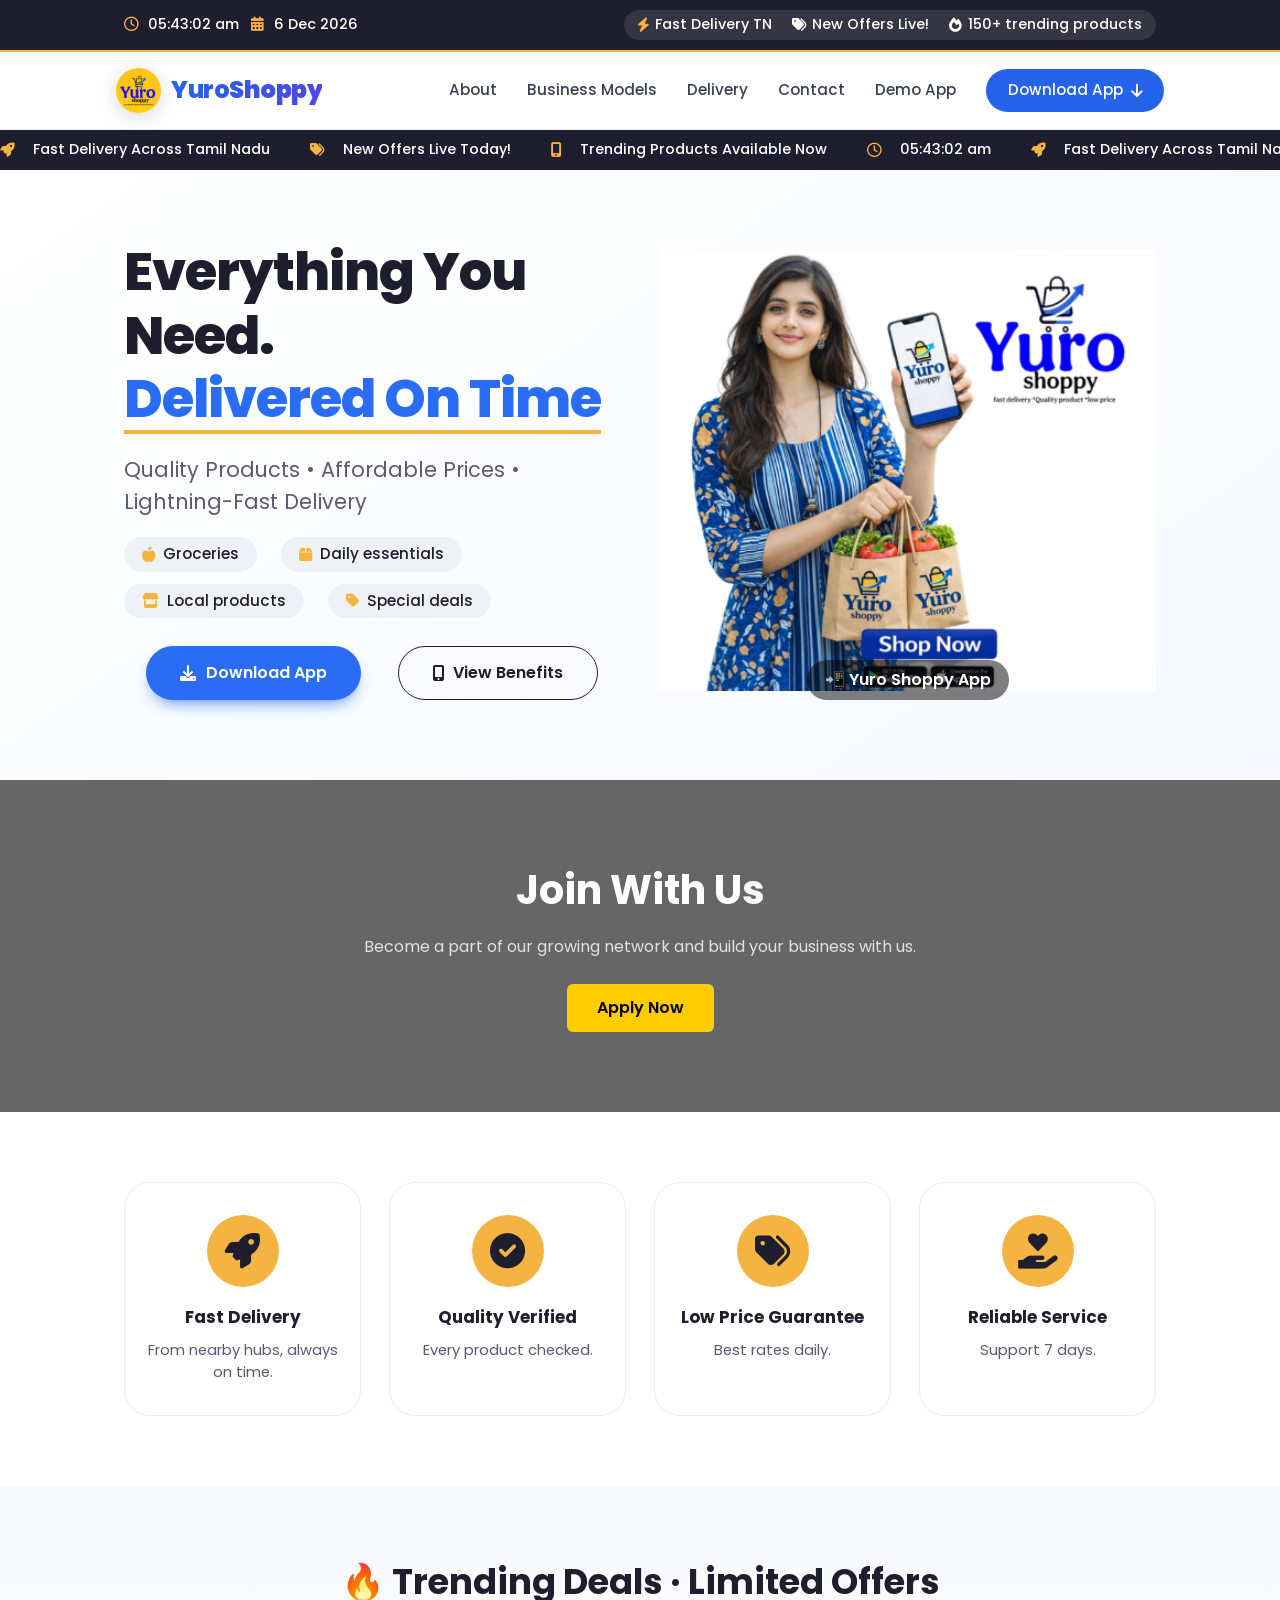
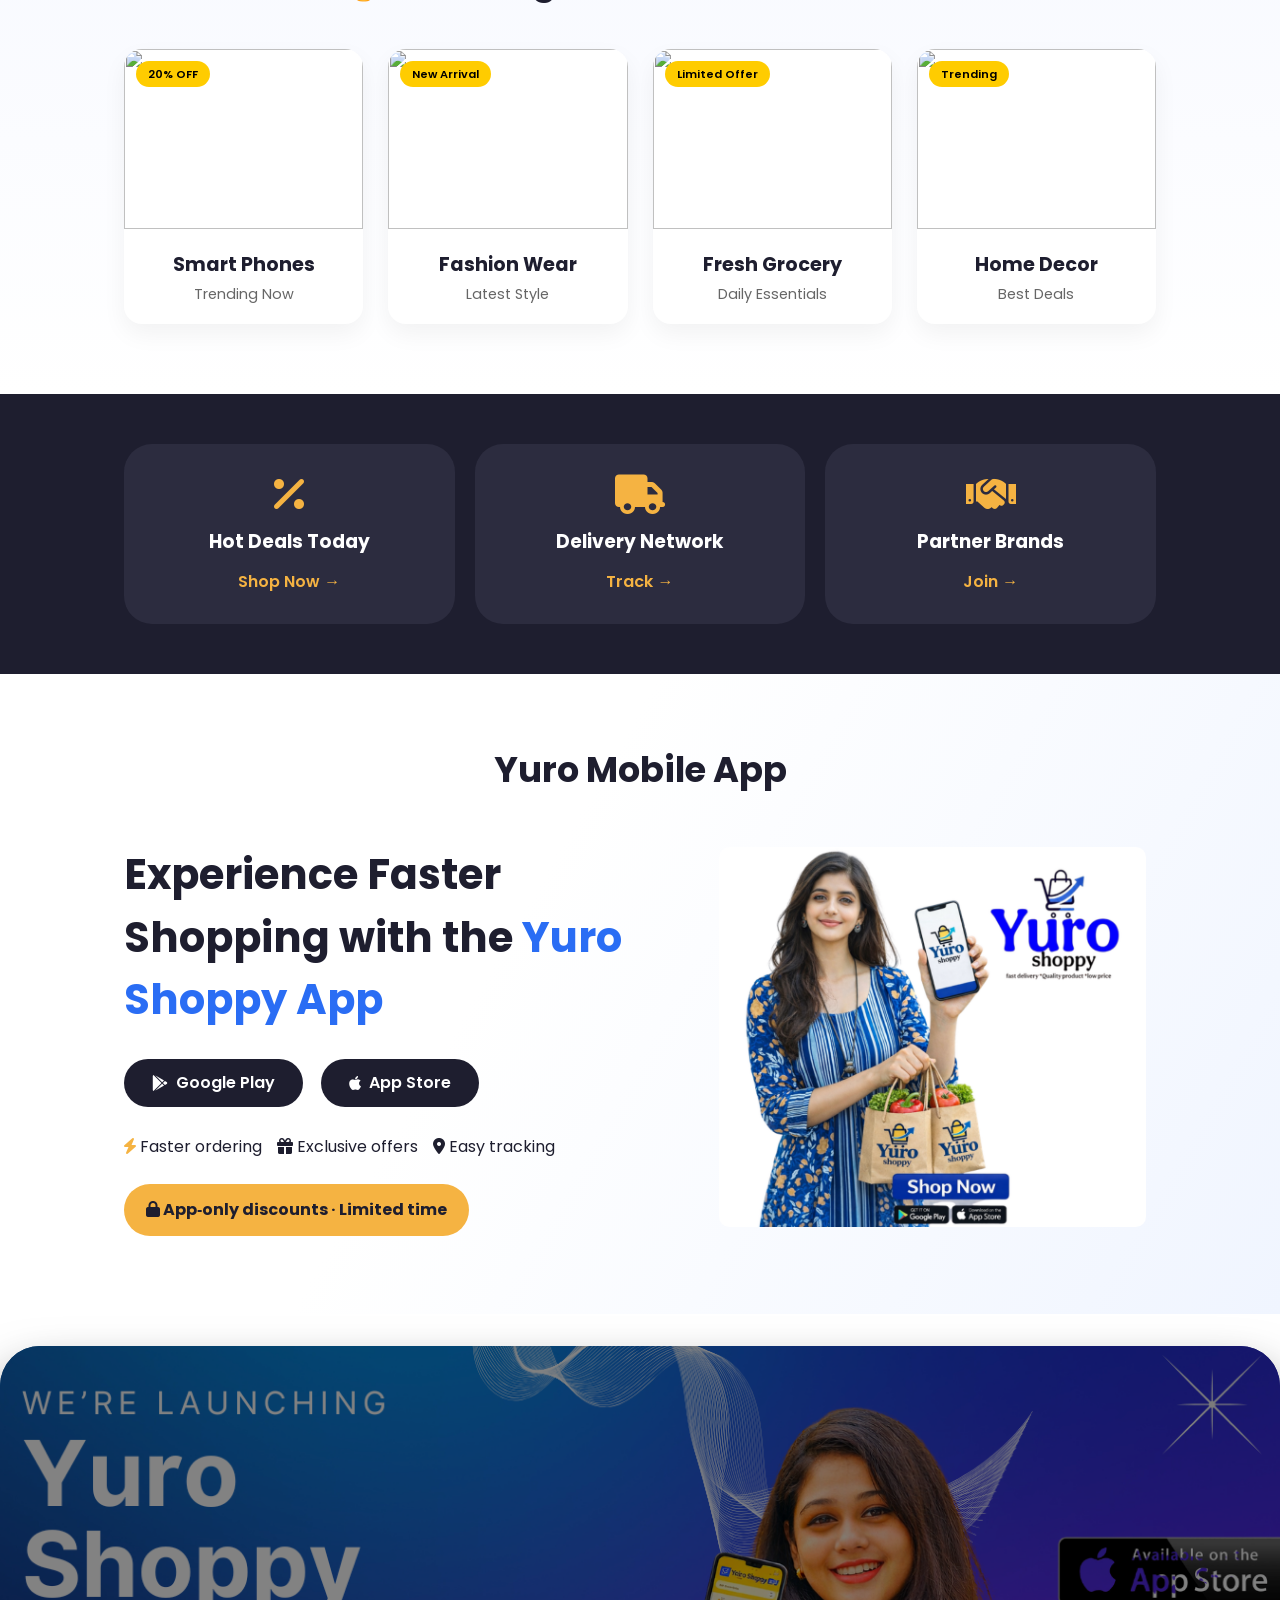
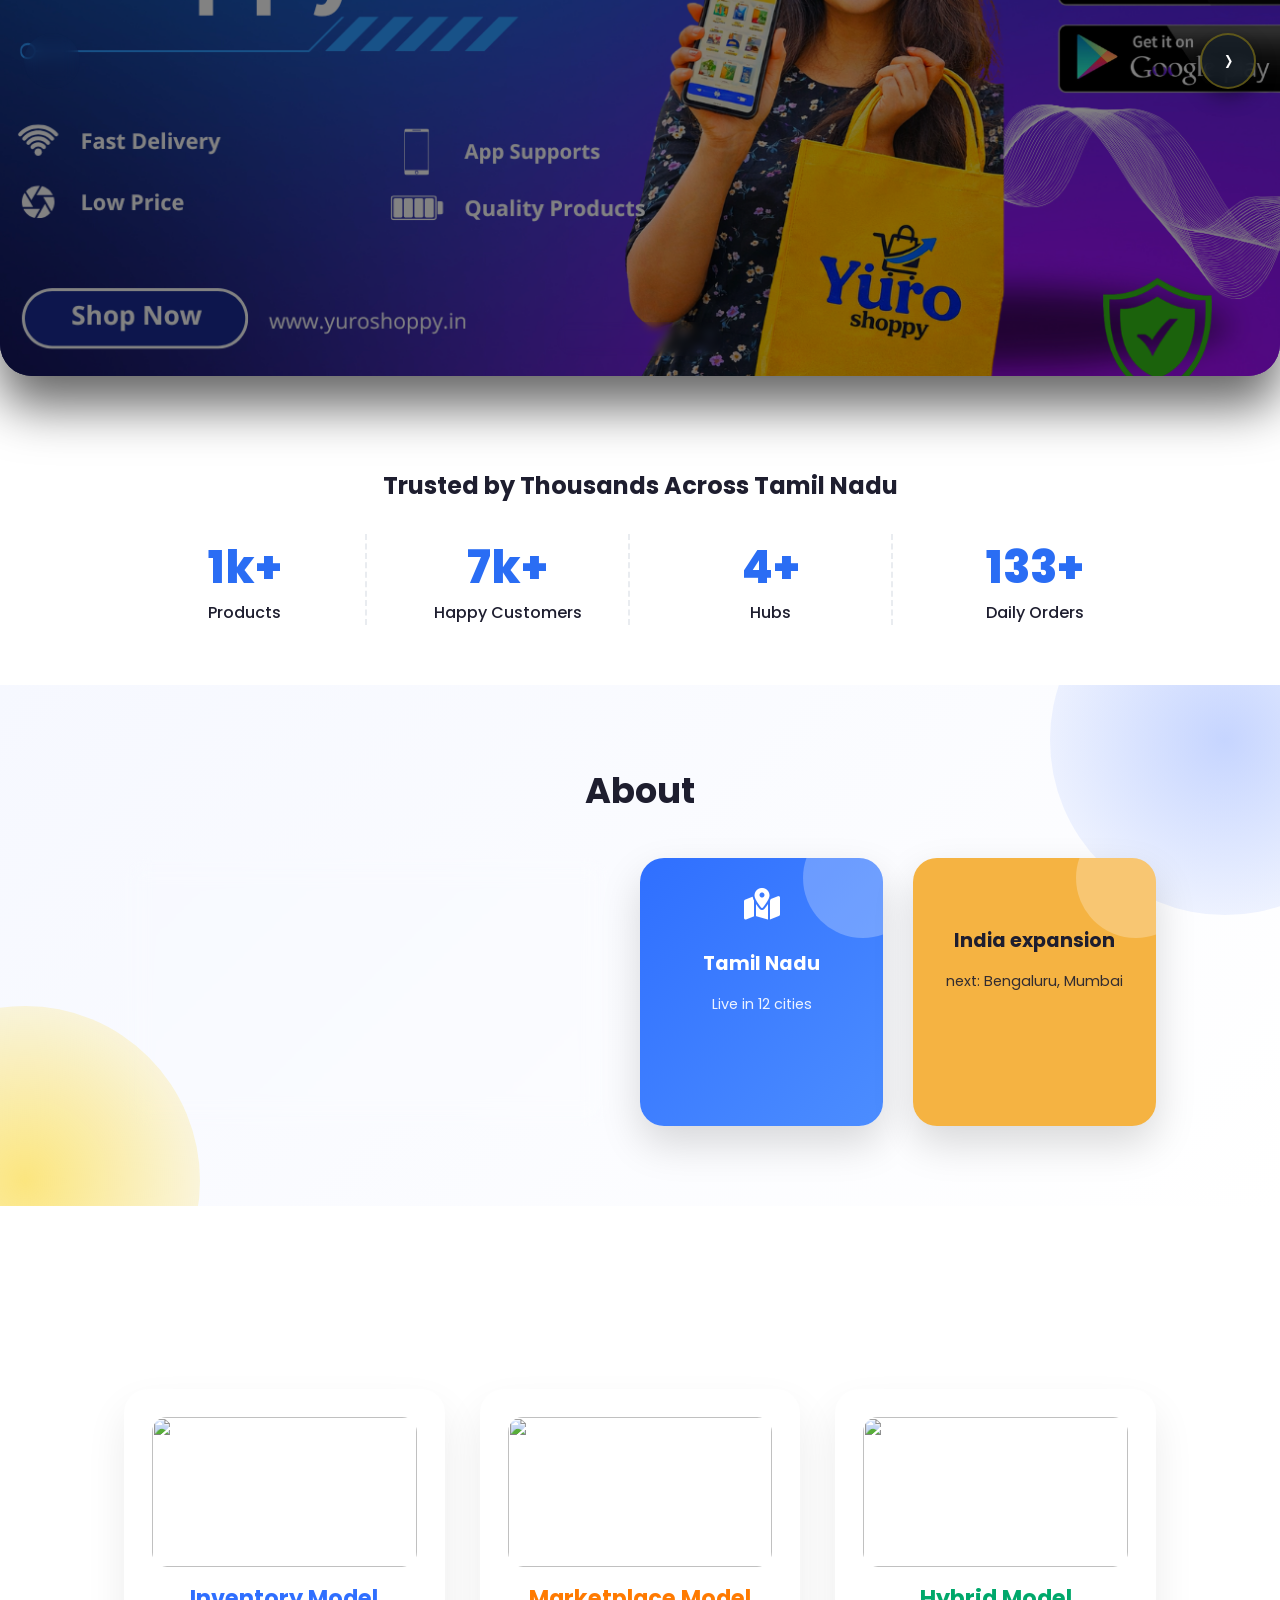
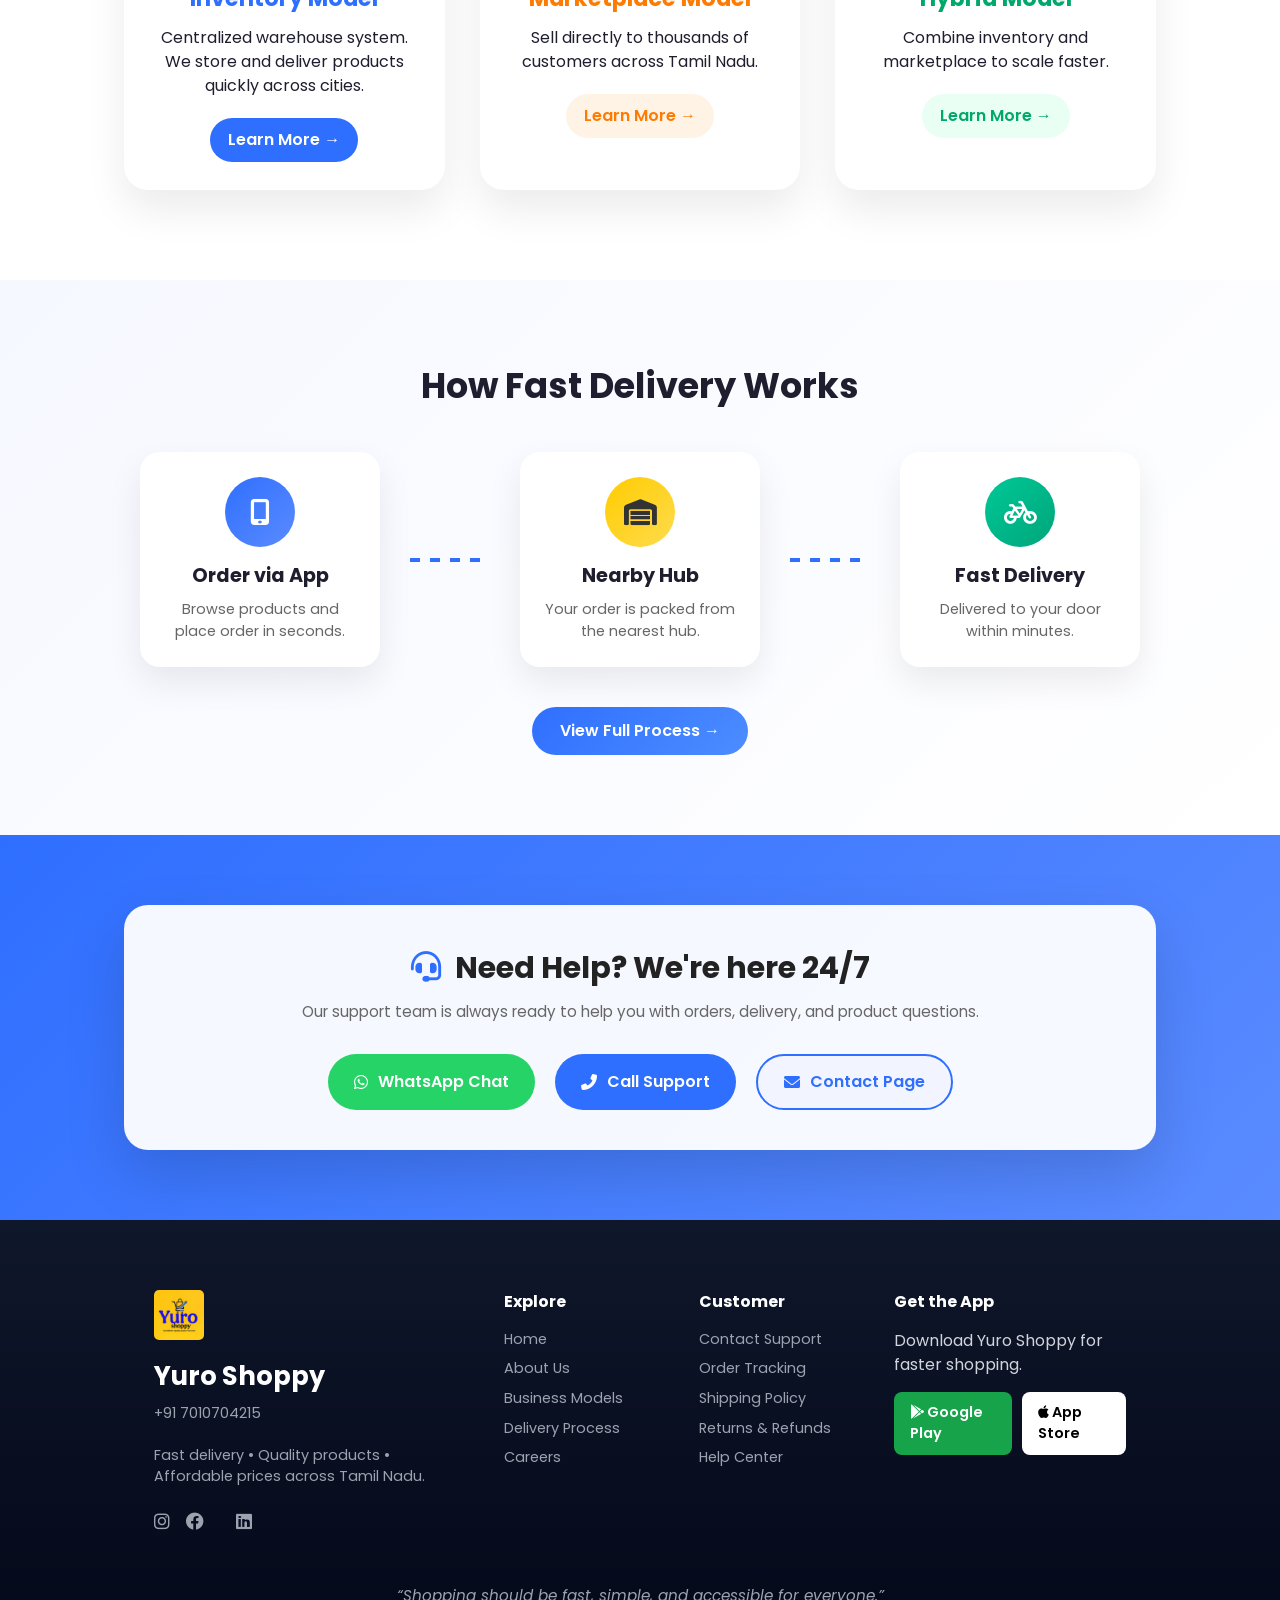
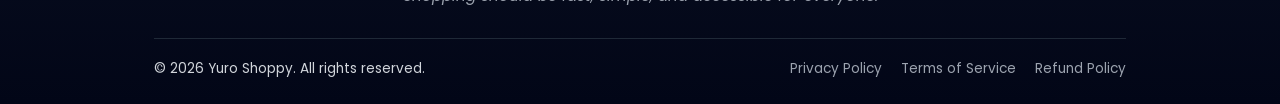
==== commit 1018405e: "Update index.html" ====
--- a/index.html
+++ b/index.html
@@ -308,7 +308,7 @@
             <div style="text-align:center;" class="ys-app-right">
                 <!-- 📱 app
                 mockup -->
-                <img src="gallery/home=img-1.png" alt="img1" class="app_promo_img">
+                <img src="gallery/home-img.png" alt="img1" class="app_promo_img">
             </div>
         </div>
     </section>
@@ -965,4 +965,5 @@
 
 </body>
 
-</html>+
+</html>
--- a/style.css
+++ b/style.css
@@ -2320,7 +2320,7 @@
     }
 
     .app_promo_img {
-        height: 350px;
+        height: 250px;
     }
 
     .ys-section-title {
@@ -2372,4 +2372,5 @@
         border-bottom: 1px dashed var(--ys-border);
         padding-bottom: 15px;
     }
-}+
+}
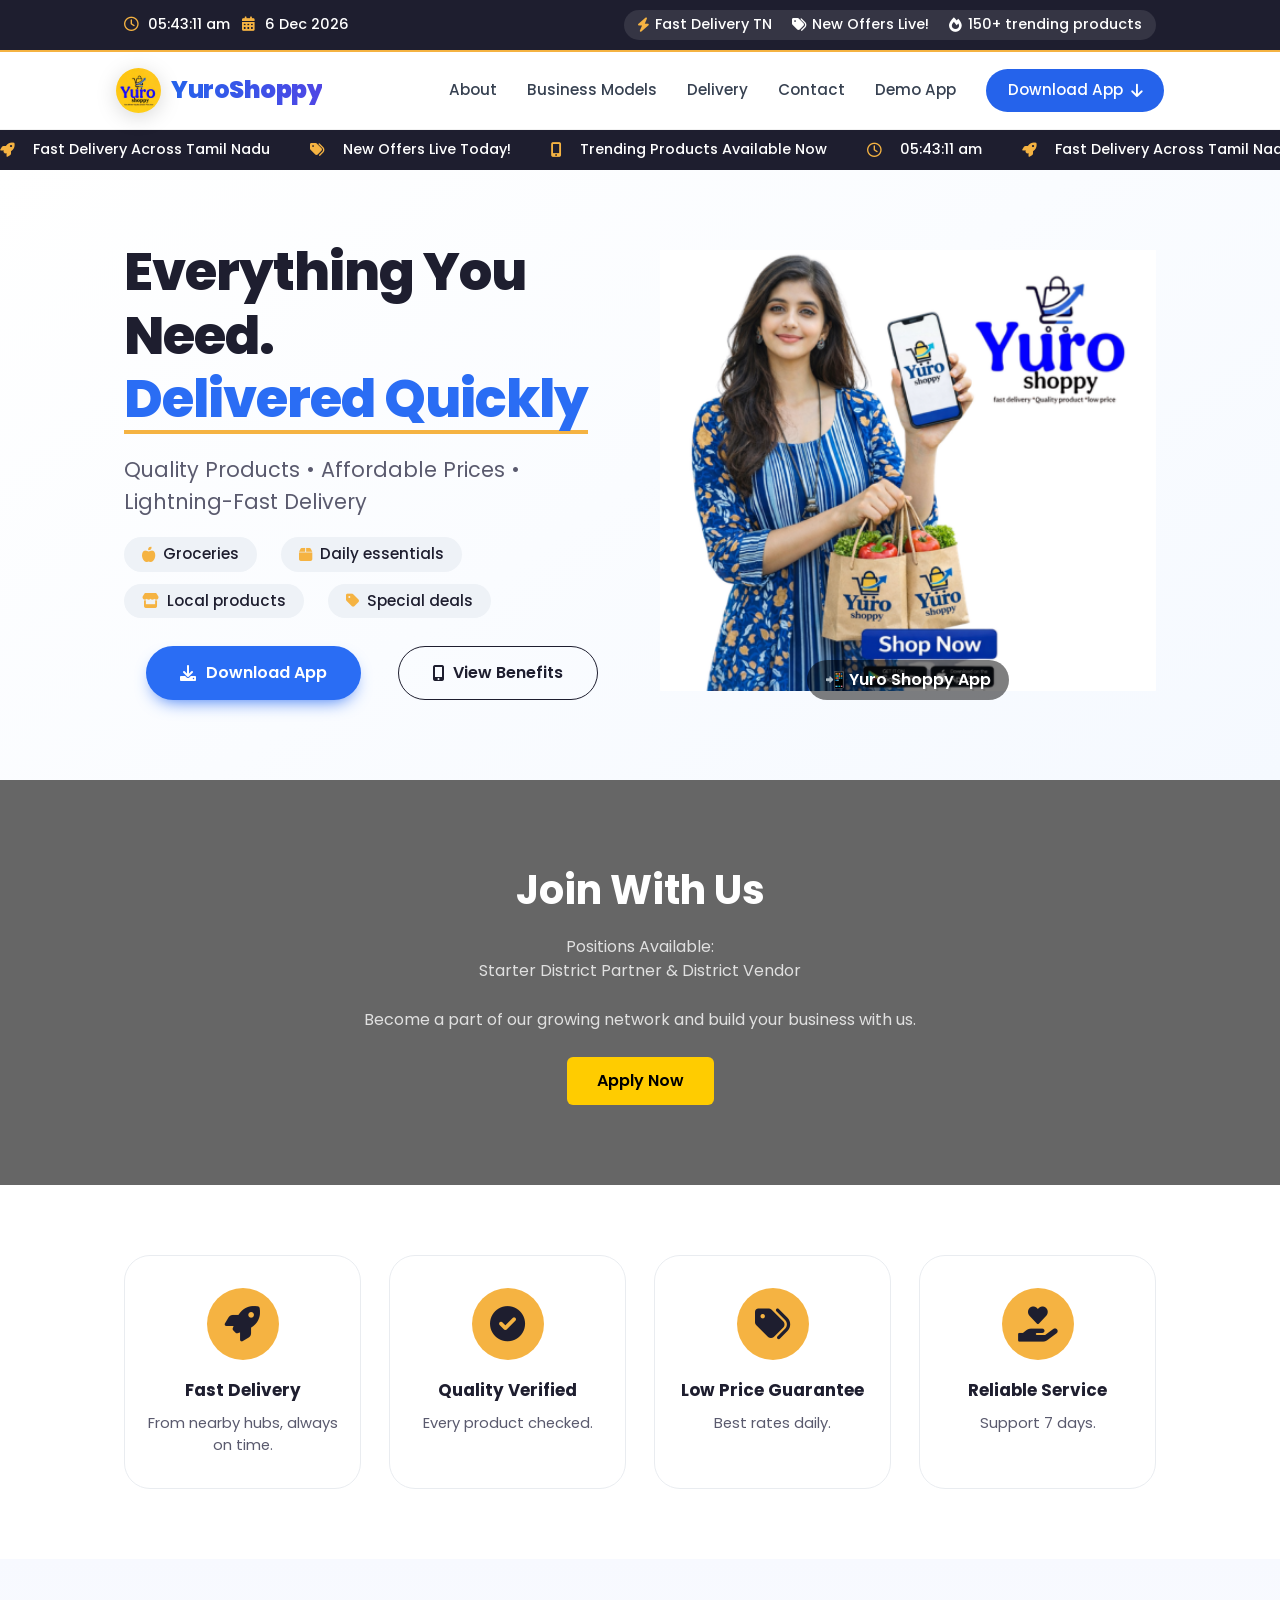
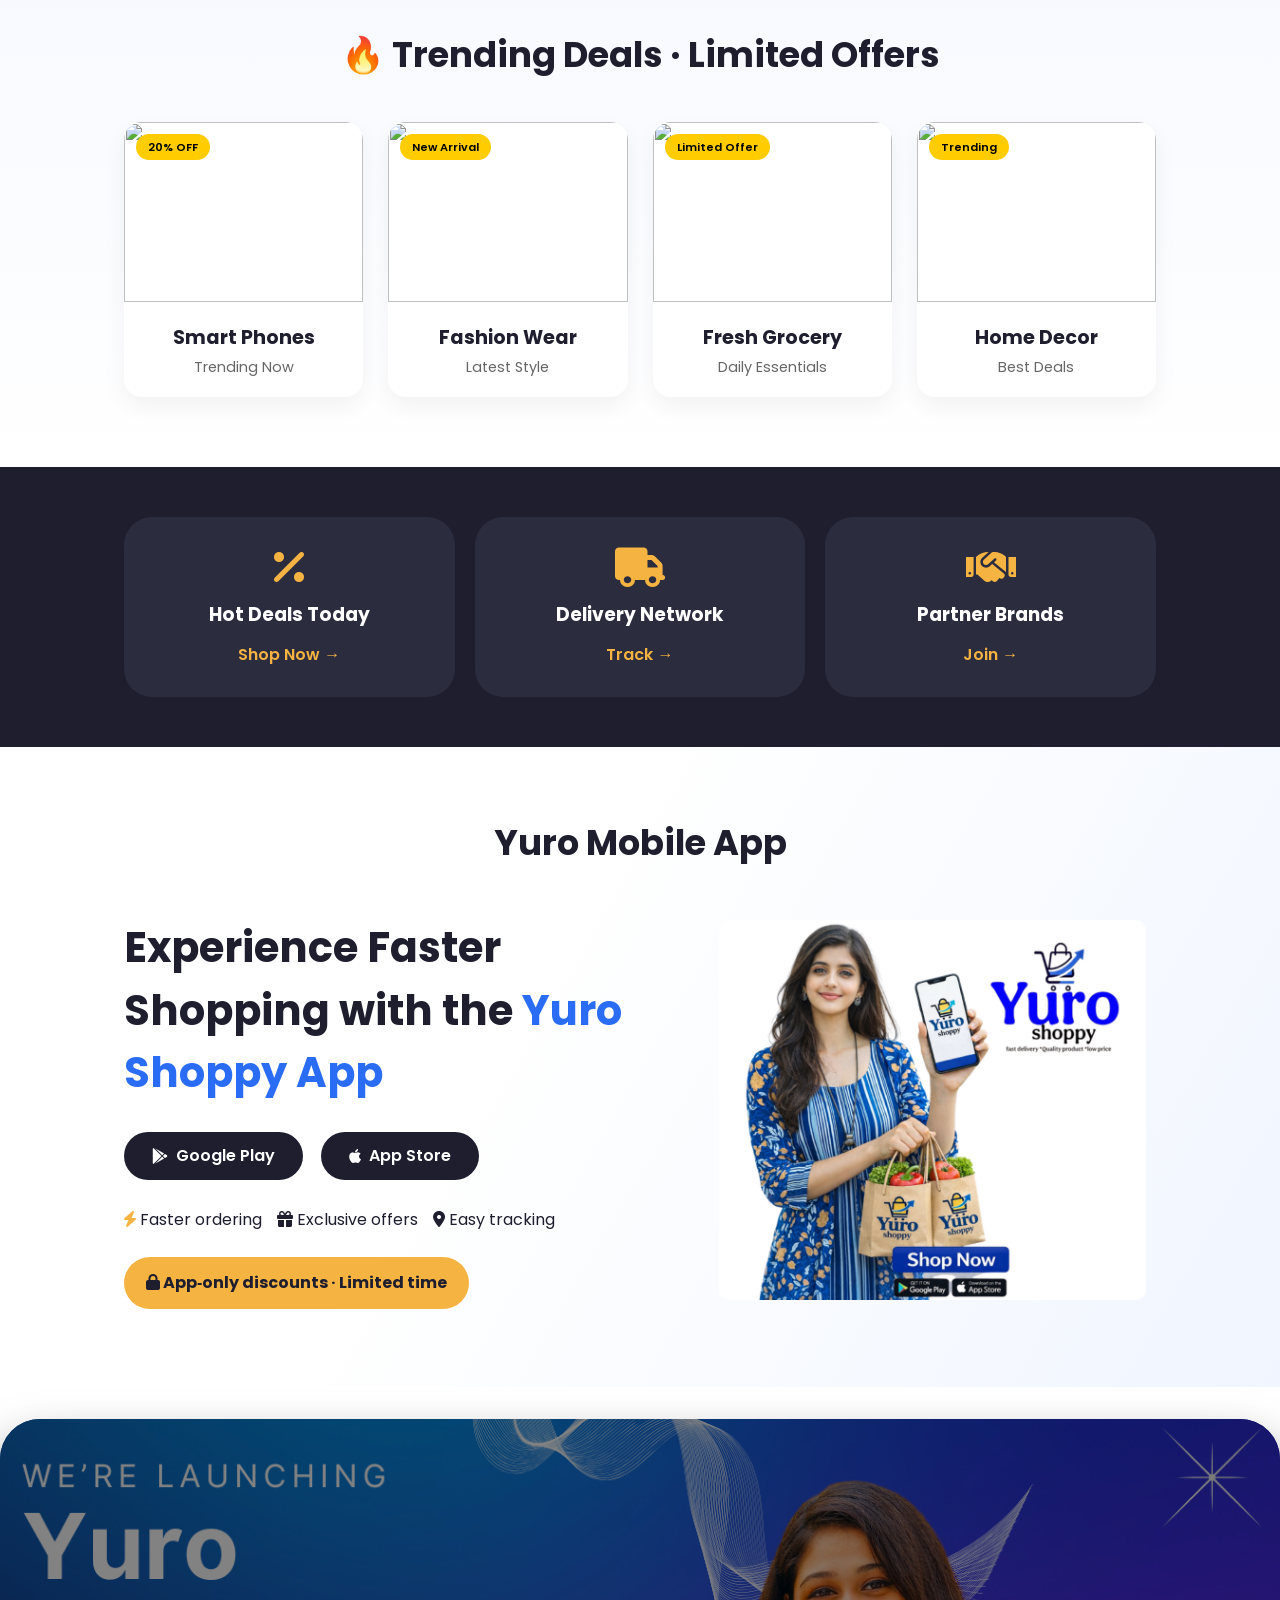
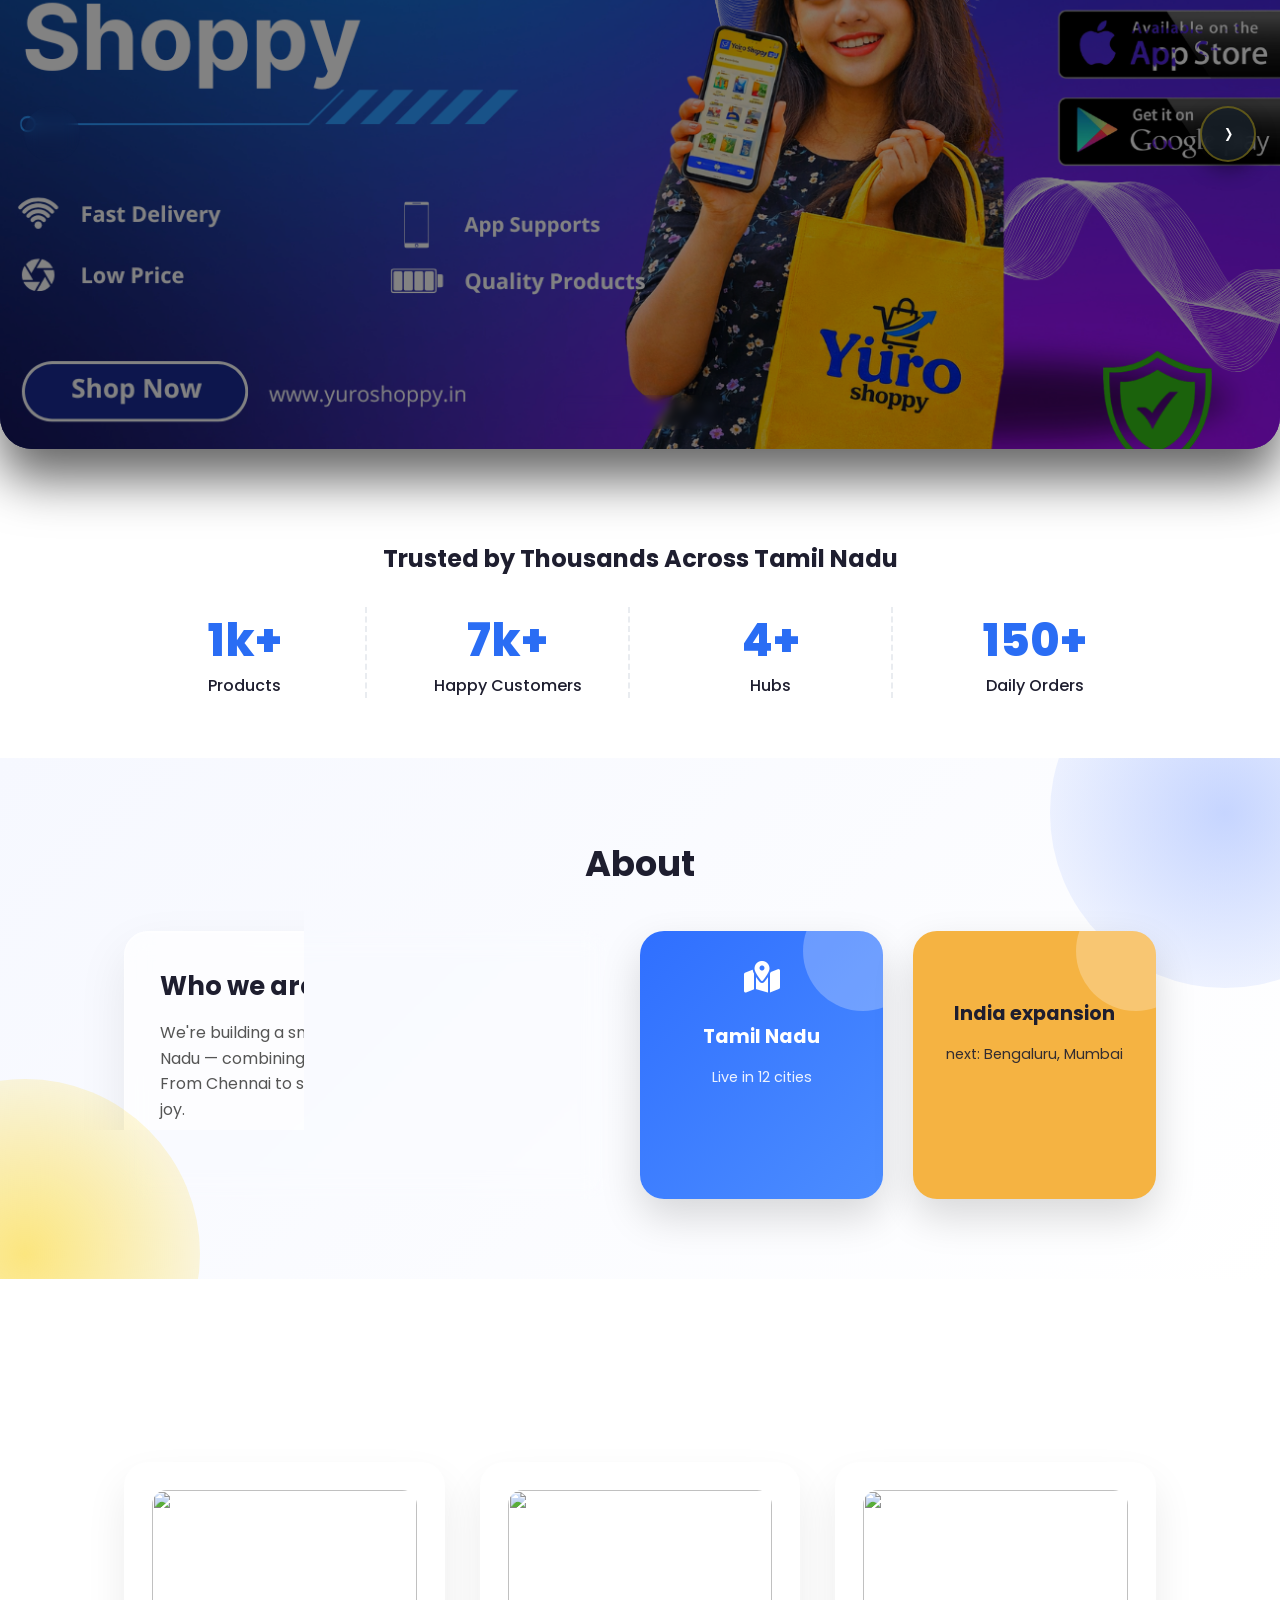
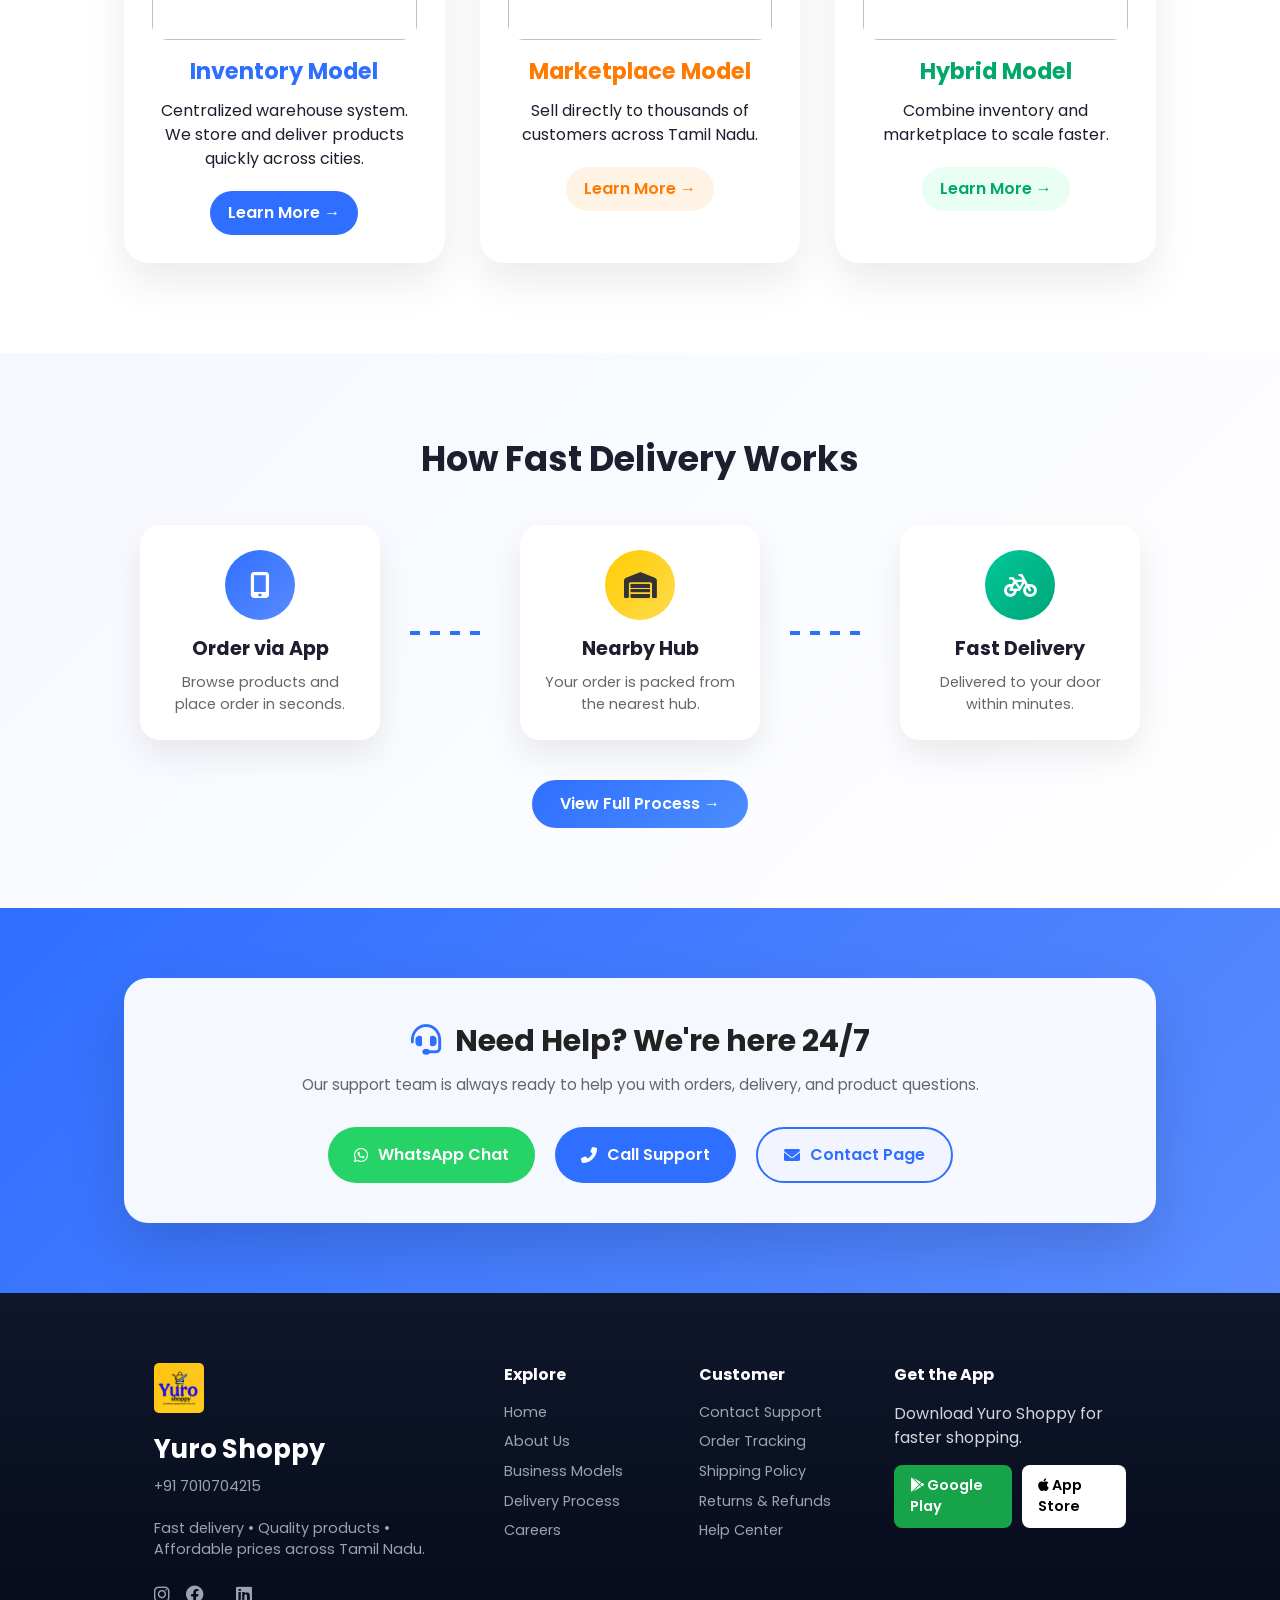
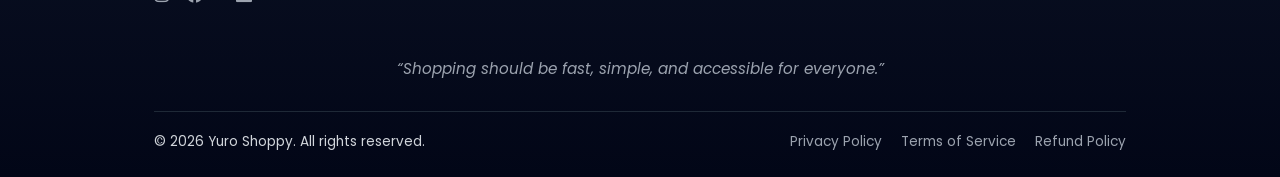
==== commit 16008f81: "Update index.html" ====
--- a/index.html
+++ b/index.html
@@ -173,6 +173,7 @@
         <section class="join-section">
             <div class="join-content">
                 <h2>Join With Us</h2>
+                <p>Positions Available: <br> Starter District Partner & District Vendor </p>
                 <p>Become a part of our growing network and build your business with us.</p>
                 <a href="investor.html" class="join-btn">Apply Now</a>
             </div>
@@ -967,3 +968,4 @@
 
 
 </html>
+
